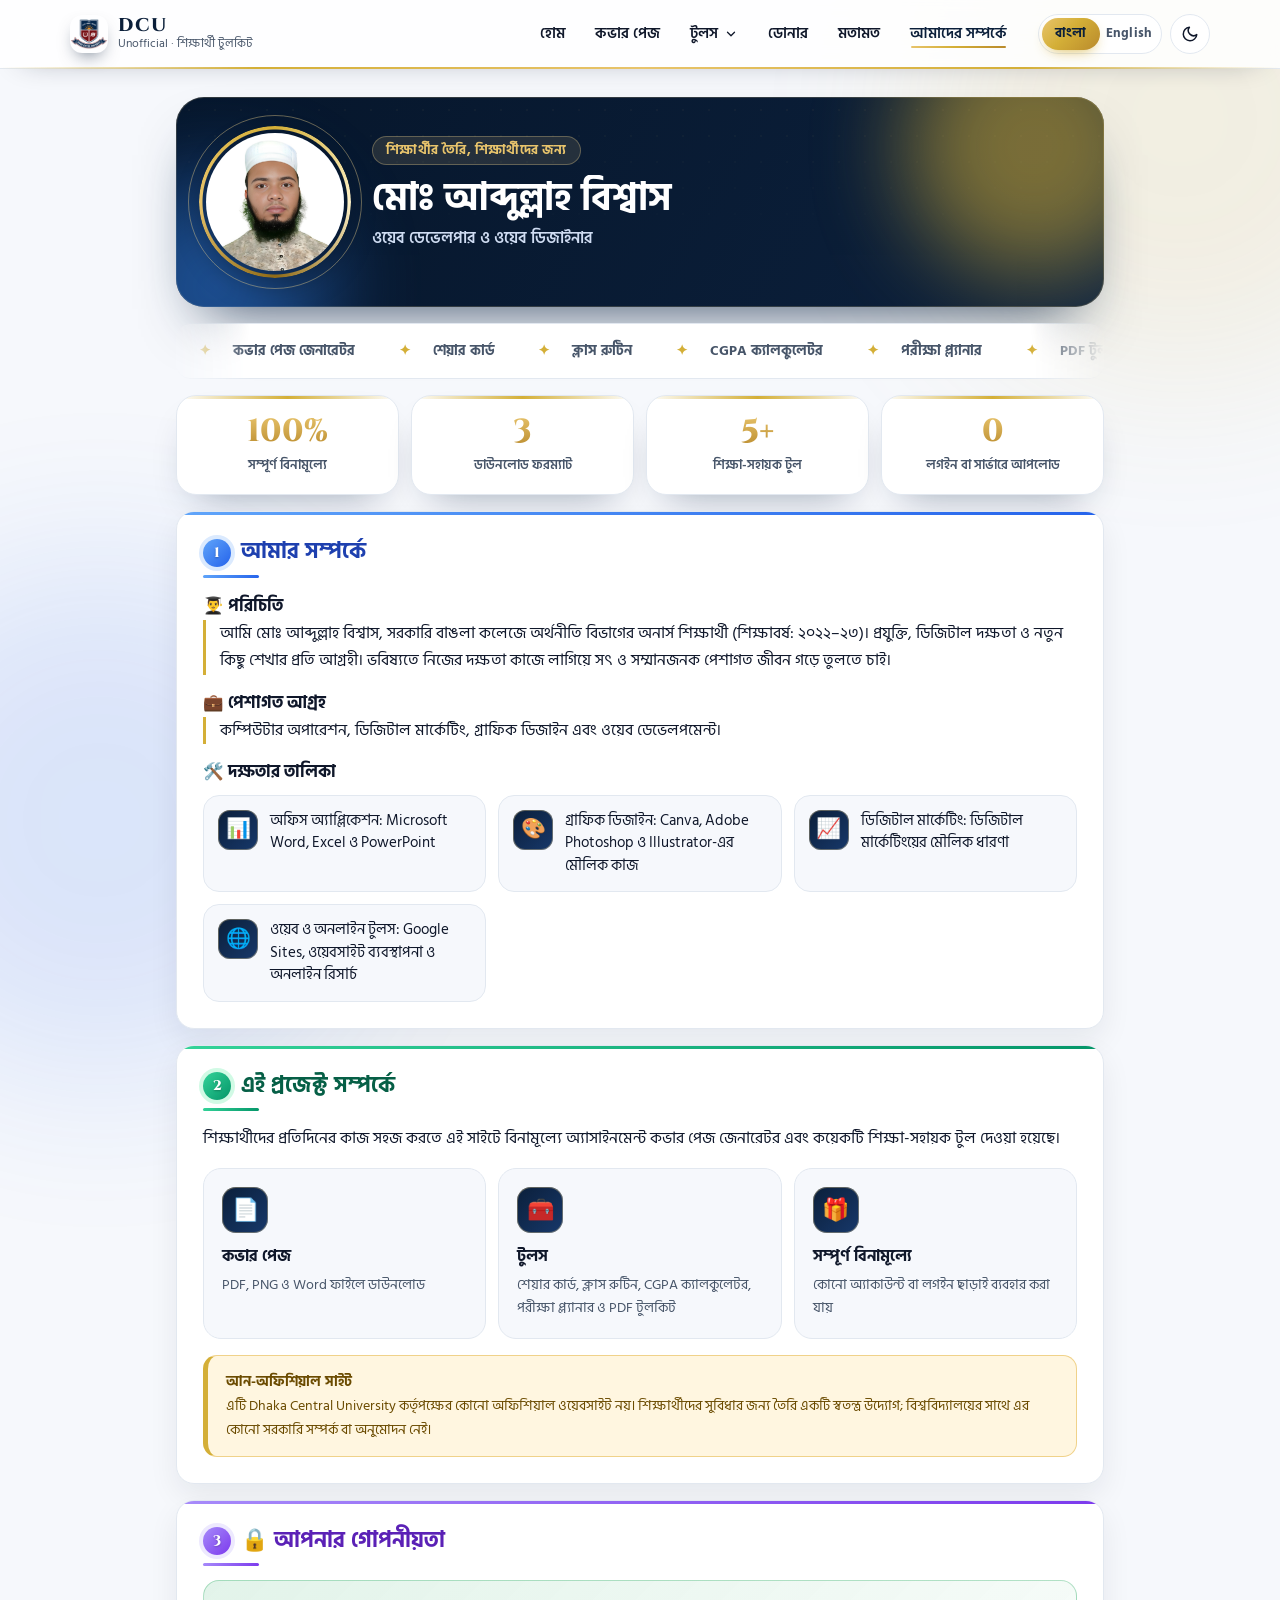
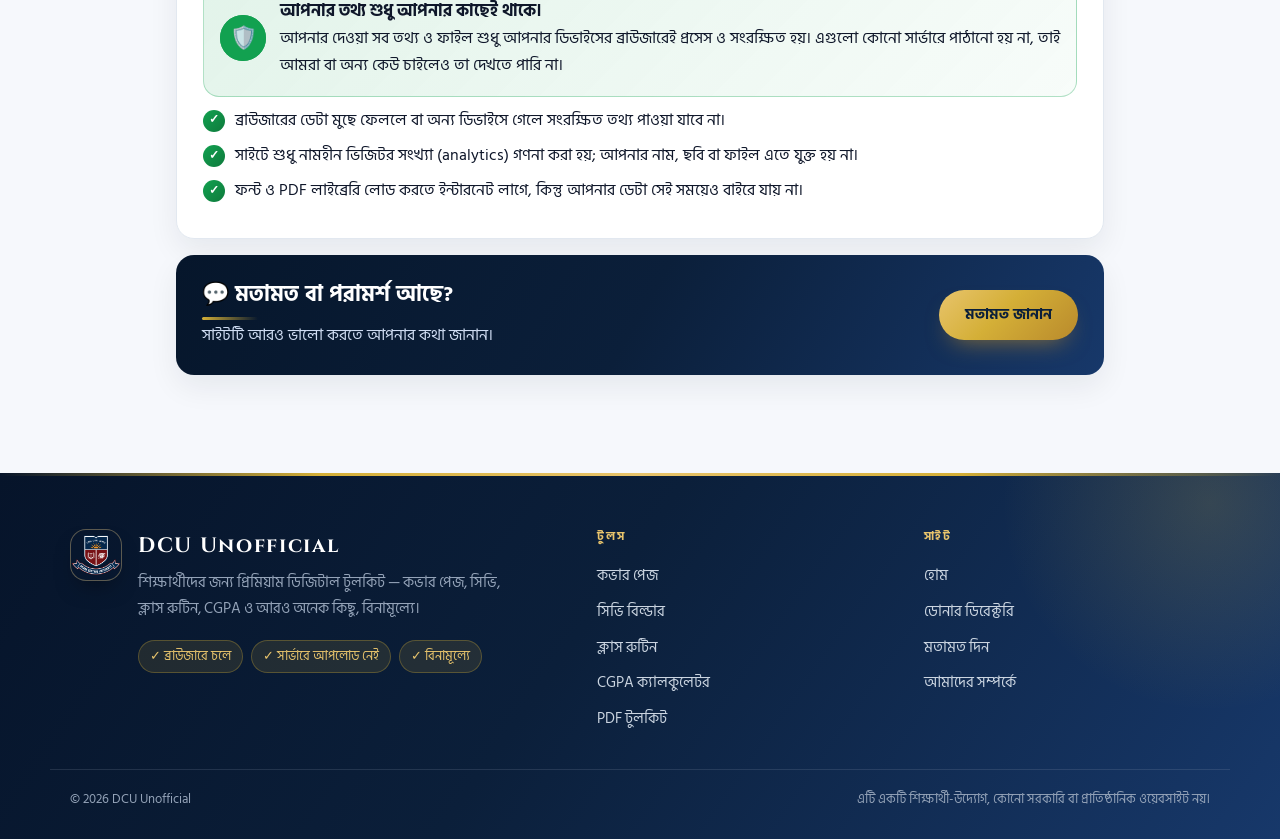
==== about.html @ 11bfa880 "about.html" ====
<!DOCTYPE html>
<html lang="bn" translate="no">
<head>
<meta name="google" content="notranslate">
<meta charset="UTF-8">
<meta name="viewport" content="width=device-width,initial-scale=1,viewport-fit=cover">
<title>DCU Unofficial</title>
<meta name="theme-color" content="#0a2240">
<link rel="icon" href="logo.png">
<link href="https://fonts.googleapis.com/css2?family=Cinzel:wght@700;800&family=Hind+Siliguri:wght@400;500;600;700&display=swap" rel="stylesheet">
<link rel="stylesheet" href="site.css">
<style>
*{box-sizing:border-box}
:root{--gd:var(--gold);--gd2:var(--gold-light);--nv:var(--navy);--nv2:var(--navy-2);--sh:0 18px 40px -22px rgba(10,34,64,.45)}
body{margin:0;background:var(--bg);color:var(--ink);font-family:'Hind Siliguri','Montserrat',sans-serif;line-height:1.7;overflow-x:hidden}
.w{max-width:960px;margin:0 auto;padding:22px 16px 10px}
.sp{position:fixed;top:0;left:0;right:0;height:3px;z-index:9999;transform-origin:0 50%;transform:scaleX(0);background:linear-gradient(90deg,var(--gd),var(--gd2),var(--gd));pointer-events:none}

/* reveal */
.rv{opacity:0;transform:translateY(28px) scale(.985);transition:opacity .8s cubic-bezier(.2,.7,.2,1),transform .8s cubic-bezier(.2,.7,.2,1);transition-delay:var(--d,0ms)}
.rv.in{opacity:1;transform:none}
@keyframes up{from{opacity:0;transform:translateY(16px)}to{opacity:1;transform:none}}
.stg>*{animation:up .6s cubic-bezier(.2,.7,.2,1) both;animation-delay:calc(var(--i,0)*70ms + 120ms)}

/* hero */
.hero2{position:relative;overflow:hidden;border-radius:28px;padding:36px 30px;margin:6px 0 16px;color:#fff;display:flex;gap:28px;align-items:center;flex-wrap:wrap;background:linear-gradient(120deg,#06162b,var(--navy) 40%,var(--navy-2) 75%,var(--navy));background-size:220% 220%;animation:bgm 14s ease-in-out infinite;box-shadow:0 30px 60px -28px rgba(10,34,64,.8),inset 0 0 0 1px rgba(246,214,143,.18)}
@keyframes bgm{50%{background-position:100% 50%}}
.orb{position:absolute;border-radius:50%;filter:blur(46px);opacity:.55;pointer-events:none}
.o1{width:260px;height:260px;right:-60px;top:-80px;background:var(--gold);animation:drift 9s ease-in-out infinite}
.o2{width:220px;height:220px;left:-70px;bottom:-90px;background:#2f7be0;animation:drift 11s ease-in-out infinite reverse}
@keyframes drift{50%{transform:translate(-26px,22px) scale(1.12)}}
.hero2:after{content:"";position:absolute;inset:0;background-image:radial-gradient(rgba(246,214,143,.35) 1px,transparent 1.4px);background-size:26px 26px;opacity:.12;pointer-events:none;mask-image:linear-gradient(180deg,#000,transparent 85%);-webkit-mask-image:linear-gradient(180deg,#000,transparent 85%)}
.avw{position:relative;width:138px;height:138px;flex:none;z-index:1;animation:flt 5s ease-in-out infinite}
@keyframes flt{50%{transform:translateY(-6px)}}
.avw:before{content:"";position:absolute;inset:-7px;border-radius:50%;background:conic-gradient(var(--gold),#fff3c9,#8f6a17,var(--gold-light),var(--gold));animation:spin 6s linear infinite;-webkit-mask:radial-gradient(farthest-side,transparent calc(100% - 4px),#000 calc(100% - 3px));mask:radial-gradient(farthest-side,transparent calc(100% - 4px),#000 calc(100% - 3px))}
.avw:after{content:"";position:absolute;inset:-18px;border-radius:50%;border:1px solid rgba(246,214,143,.4);animation:ring 3.2s ease-out infinite}
@keyframes spin{to{transform:rotate(360deg)}}
@keyframes ring{from{transform:scale(.88);opacity:.9}to{transform:scale(1.12);opacity:0}}
.av{width:100%;height:100%;border-radius:50%;background:linear-gradient(135deg,var(--navy),var(--navy-2));color:var(--gd);display:flex;align-items:center;justify-content:center;font:800 48px 'Cinzel',serif;overflow:hidden;padding:0;border:0;box-shadow:0 12px 30px rgba(0,0,0,.4)}
.av img{width:100%;height:100%;object-fit:cover;display:block;animation:up .8s both}
.hi{position:relative;z-index:1;flex:1;min-width:230px}
.eb{display:inline-block;font-size:12.5px;font-weight:700;letter-spacing:.4px;color:var(--gd2);padding:3px 13px;border-radius:99px;background:rgba(246,214,143,.12);border:1px solid rgba(246,214,143,.3)}
.hero2 h1{margin:10px 0 2px;font-size:clamp(26px,5vw,38px);line-height:1.25;font-weight:700;background:linear-gradient(90deg,#fff 20%,var(--gold-light) 45%,#fff 70%);background-size:220% 100%;-webkit-background-clip:text;background-clip:text;-webkit-text-fill-color:transparent;animation:shim 5s linear infinite}
@keyframes shim{to{background-position:-220% 0}}
.hero2 .r{color:#cfdcf2;font-weight:600;font-size:16px}
.ln{display:flex;flex-wrap:wrap;gap:9px;margin-top:16px}
.ln a{display:inline-flex;align-items:center;gap:7px;padding:8px 17px;border-radius:99px;background:rgba(255,255,255,.08);color:var(--gd2);text-decoration:none;font-weight:700;font-size:14px;border:1px solid rgba(246,214,143,.35);backdrop-filter:blur(6px);transition:transform .3s,background .3s,color .3s,box-shadow .3s}
.ln a:hover{transform:translateY(-3px);background:linear-gradient(135deg,var(--gd),var(--gd2));color:var(--navy);box-shadow:0 10px 22px -8px rgba(212,175,55,.7)}
.ln svg{width:16px;height:16px;flex:none}

/* marquee */
.mq{overflow:hidden;border-radius:14px;margin:0 0 16px;background:var(--cd);border:1px solid var(--ln);padding:11px 0;mask-image:linear-gradient(90deg,transparent,#000 8%,#000 92%,transparent);-webkit-mask-image:linear-gradient(90deg,transparent,#000 8%,#000 92%,transparent)}
.mt{display:flex;width:max-content;animation:mq 26s linear infinite}
@media (hover:hover) and (pointer:fine){.mq:hover .mt{animation-play-state:paused}}
.mt a{position:relative;padding:4px 22px;font-weight:700;font-size:14px;color:var(--mu);white-space:nowrap;text-decoration:none;cursor:pointer;transition:color .2s,transform .2s}
.mt a:before{content:"✦";color:var(--gd);margin-right:22px;display:inline-block;transition:transform .4s}
.mt a:after{content:"";position:absolute;left:44px;right:22px;bottom:0;height:2px;border-radius:2px;background:var(--gd);transform:scaleX(0);transform-origin:left;transition:transform .25s}
.mt a:hover,.mt a:focus-visible{color:var(--ink);transform:translateY(-1px)}
.mt a:hover:before,.mt a:focus-visible:before{transform:rotate(180deg) scale(1.25)}
.mt a:hover:after,.mt a:focus-visible:after{transform:scaleX(1)}
.mt a:focus-visible{outline:2px solid var(--gd);outline-offset:2px;border-radius:8px}
.mq:has(a:focus-visible) .mt{animation-play-state:paused}
@keyframes mq{to{transform:translateX(-50%)}}

/* stats */
.st{display:grid;grid-template-columns:repeat(4,1fr);gap:12px;margin-bottom:16px}
.sc{position:relative;overflow:hidden;background:var(--cd);border:1px solid var(--ln);border-radius:20px;padding:18px 12px;text-align:center;box-shadow:var(--sh);transition:transform .4s,box-shadow .4s}
.sc:hover{transform:translateY(-6px)}
.sc:before{content:"";position:absolute;left:0;right:0;top:0;height:3px;background:linear-gradient(90deg,transparent,var(--gd),transparent)}
.sc b{display:block;font:800 32px/1.1 'Cinzel',serif;background:linear-gradient(180deg,var(--gold-light),var(--gold-deep));-webkit-background-clip:text;background-clip:text;-webkit-text-fill-color:transparent}
.sc span{display:block;margin-top:5px;font-size:13px;font-weight:600;color:var(--mu)}

/* cards */
.bx{position:relative;overflow:hidden;background:var(--cd);border:1px solid var(--ln);border-radius:22px;padding:26px;margin:16px 0;box-shadow:var(--sh);transition:transform .4s,box-shadow .4s,border-color .4s}
.bx:before{content:"";position:absolute;inset:0;background:radial-gradient(420px circle at var(--mx,50%) var(--my,0%),rgba(212,175,55,.16),transparent 60%);opacity:0;transition:opacity .4s;pointer-events:none}
.bx:hover{transform:translateY(-3px);border-color:rgba(212,175,55,.55)}
.bx:hover:before{opacity:1}
.bx>*{position:relative}
h2{margin:0 0 14px;font-size:22px;color:var(--ink)}
h2:after{content:"";display:block;width:0;height:3px;margin-top:8px;border-radius:3px;background:linear-gradient(90deg,var(--gd),transparent);transition:width 1s .3s cubic-bezier(.2,.7,.2,1)}
.in h2:after,.bx.in h2:after{width:56px}
.pf h3{margin:18px 0 4px;font-size:16.5px;color:var(--ink)}
.pf p{margin:0;padding-left:14px;border-left:3px solid var(--gd);color:var(--ink)}
.sk{display:grid;grid-template-columns:repeat(auto-fit,minmax(210px,1fr));gap:12px;margin-top:12px}
.skc{display:flex;gap:12px;align-items:flex-start;padding:14px;border-radius:16px;background:var(--bg);border:1px solid var(--ln);font-size:14.5px;line-height:1.55;transition:transform .35s,border-color .35s,box-shadow .35s}
.skc:hover{transform:translateY(-4px) rotate(-.4deg);border-color:var(--gd);box-shadow:0 14px 26px -16px rgba(212,175,55,.7)}
.skc i{font-style:normal;flex:none;width:40px;height:40px;border-radius:12px;display:grid;place-items:center;font-size:20px;background:linear-gradient(135deg,var(--navy),var(--navy-2));box-shadow:inset 0 0 0 1px rgba(246,214,143,.35)}
.fg{display:grid;grid-template-columns:repeat(auto-fit,minmax(220px,1fr));gap:12px;margin-top:14px}
.ft{padding:18px;border-radius:18px;background:var(--bg);border:1px solid var(--ln);transition:transform .35s,border-color .35s,box-shadow .35s}
.ft:hover{transform:translateY(-5px);border-color:var(--gd);box-shadow:0 16px 30px -18px rgba(212,175,55,.75)}
.ft i{font-style:normal;display:grid;place-items:center;width:46px;height:46px;border-radius:14px;font-size:22px;margin-bottom:10px;background:linear-gradient(135deg,var(--navy),var(--navy-2));box-shadow:inset 0 0 0 1px rgba(246,214,143,.35);animation:flt 4.5s ease-in-out infinite}
.ft b{display:block;font-size:16px}
.ft span{display:block;font-size:14px;color:var(--mu);margin-top:2px}
.nt{background:#fff6e0;border:1px solid #f0d28a;color:#6b4b00;border-radius:14px;padding:14px 18px;font-size:14px;margin-top:16px;border-left:5px solid var(--gd)}
body.dark .nt{background:#3a2d0c;border-color:#6b5320;color:#f3d48a}

/* privacy */
.pvh{display:flex;gap:14px;align-items:center;padding:16px;border-radius:16px;margin-bottom:6px;background:linear-gradient(135deg,rgba(18,161,80,.12),rgba(18,161,80,.03));border:1px solid rgba(18,161,80,.3)}
.pvh em{font-style:normal;flex:none;width:46px;height:46px;border-radius:50%;display:grid;place-items:center;font-size:22px;background:#12a150;position:relative}
.pvh em:after{content:"";position:absolute;inset:0;border-radius:50%;border:2px solid #12a150;animation:ring 2.4s ease-out infinite}
.pv b{font-size:16.5px}
.cl{list-style:none;margin:10px 0 0;padding:0}
.cl li{position:relative;margin:8px 0;padding-left:32px}
.cl li:before{content:"✓";position:absolute;left:0;top:3px;width:22px;height:22px;border-radius:50%;display:grid;place-items:center;font-size:12px;font-weight:800;color:#fff;background:linear-gradient(135deg,#12a150,#0e7a3c)}

/* cta */
.cta{display:flex;align-items:center;justify-content:space-between;gap:16px;flex-wrap:wrap;color:#fff;border:0;background:linear-gradient(120deg,#06162b,var(--navy) 50%,var(--navy-2));background-size:200% 200%;animation:bgm 12s ease-in-out infinite}
.cta h2{color:#fff}
.cta span.s{color:#cfdcf2}
.bt{position:relative;overflow:hidden;display:inline-block;padding:12px 26px;border-radius:99px;background:linear-gradient(135deg,var(--gd),var(--gd2));color:var(--navy);text-decoration:none;font-weight:700;font-size:15px;border:0;cursor:pointer;font-family:inherit;box-shadow:0 12px 26px -10px rgba(212,175,55,.8);transition:transform .3s}
.bt:hover{transform:translateY(-3px) scale(1.04)}
.bt:after{content:"";position:absolute;top:0;left:-70%;width:40%;height:100%;background:linear-gradient(100deg,transparent,rgba(255,255,255,.7),transparent);transform:skewX(-20deg);animation:sw 3.2s ease-in-out infinite}
@keyframes sw{60%,100%{left:140%}}

:focus-visible{outline:3px solid var(--gd);outline-offset:2px}
html{scroll-behavior:smooth;scroll-padding-top:80px}
@media(max-width:640px){.hero2{padding:28px 20px;text-align:center;justify-content:center}.ln{justify-content:center}.st{grid-template-columns:1fr 1fr}.bx{padding:20px}}
@media(prefers-reduced-motion:reduce){*,*:before,*:after{animation:none!important;transition:none!important}.rv{opacity:1;transform:none}h2:after{width:56px}}
</style>
<link rel="stylesheet" href="premium.css">
<link rel="stylesheet" href="dcu-layout.css">
<link rel="stylesheet" href="dcu-lang.css">
<script src="dcu-layout.js" defer></script>
<script src="dcu-lang.js" defer></script>
<script src="site-shared.js"></script>
</head>
<body data-page="about">
<div class="sp" id="sp"></div>
<div id="hdr"></div>
<main class="w">

<section class="hero2 rv">
 <div class="orb o1"></div><div class="orb o2"></div>
 <div class="avw"><div class="av" id="av">D</div></div>
 <div class="hi"><span class="eb t">শিক্ষার্থীর তৈরি, শিক্ষার্থীদের জন্য|Made by a student, for students</span><h1 id="dn"></h1><div class="r" id="dr"></div><div class="ln stg" id="dl"></div></div>
</section>

<nav class="mq rv" aria-label="Tools"><div class="mt">
 <a href="./"><span class="t">কভার পেজ জেনারেটর|Cover Page Generator</span></a><a href="tools.html#card"><span class="t">শেয়ার কার্ড|Share Card</span></a><a href="tools.html#routine"><span class="t">ক্লাস রুটিন|Class Routine</span></a><a href="tools.html#cgpa"><span class="t">CGPA ক্যালকুলেটর|CGPA Calculator</span></a><a href="tools.html#exam"><span class="t">পরীক্ষা প্ল্যানার|Exam Planner</span></a><a href="tools.html#pdf"><span class="t">PDF টুলকিট|PDF Toolkit</span></a>
 <a href="./" tabindex="-1" aria-hidden="true"><span class="t">কভার পেজ জেনারেটর|Cover Page Generator</span></a><a href="tools.html#card" tabindex="-1" aria-hidden="true"><span class="t">শেয়ার কার্ড|Share Card</span></a><a href="tools.html#routine" tabindex="-1" aria-hidden="true"><span class="t">ক্লাস রুটিন|Class Routine</span></a><a href="tools.html#cgpa" tabindex="-1" aria-hidden="true"><span class="t">CGPA ক্যালকুলেটর|CGPA Calculator</span></a><a href="tools.html#exam" tabindex="-1" aria-hidden="true"><span class="t">পরীক্ষা প্ল্যানার|Exam Planner</span></a><a href="tools.html#pdf" tabindex="-1" aria-hidden="true"><span class="t">PDF টুলকিট|PDF Toolkit</span></a>
</div></nav>

<div class="st">
 <div class="sc rv" style="--d:0ms"><b data-to="100" data-sfx="%">0</b><span class="t">সম্পূর্ণ বিনামূল্যে|Completely free</span></div>
 <div class="sc rv" style="--d:90ms"><b data-to="3">0</b><span class="t">ডাউনলোড ফরম্যাট|Download formats</span></div>
 <div class="sc rv" style="--d:180ms"><b data-to="5" data-sfx="+">0</b><span class="t">শিক্ষা-সহায়ক টুল|Study tools</span></div>
 <div class="sc rv" style="--d:270ms"><b data-to="0">0</b><span class="t">লগইন বা সার্ভারে আপলোড|Logins or uploads</span></div>
</div>

<div class="bx sec-1 rv"><h2 class="t">আমার সম্পর্কে|About Me</h2><div id="db" class="pf"></div><div class="sk" id="ds"></div></div>

<div class="bx sec-2 rv"><h2 class="t">এই প্রজেক্ট সম্পর্কে|About This Project</h2>
<p class="t">শিক্ষার্থীদের প্রতিদিনের কাজ সহজ করতে এই সাইটে বিনামূল্যে অ্যাসাইনমেন্ট কভার পেজ জেনারেটর এবং কয়েকটি শিক্ষা-সহায়ক টুল দেওয়া হয়েছে।|This site offers a free assignment cover page generator and several study tools to make everyday student work easier.</p>
<div class="fg">
 <div class="ft rv" style="--d:0ms"><i>📄</i><b class="t">কভার পেজ|Cover Pages</b><span class="t">PDF, PNG ও Word ফাইলে ডাউনলোড|Download as PDF, PNG or Word</span></div>
 <div class="ft rv" style="--d:100ms"><i>🧰</i><b class="t">টুলস|Tools</b><span class="t">শেয়ার কার্ড, ক্লাস রুটিন, CGPA ক্যালকুলেটর, পরীক্ষা প্ল্যানার ও PDF টুলকিট|Share card, class routine, CGPA calculator, exam planner and PDF toolkit</span></div>
 <div class="ft rv" style="--d:200ms"><i>🎁</i><b class="t">সম্পূর্ণ বিনামূল্যে|Completely Free</b><span class="t">কোনো অ্যাকাউন্ট বা লগইন ছাড়াই ব্যবহার করা যায়|No account or login required</span></div>
</div>
<div class="nt"><b class="t">আন-অফিশিয়াল সাইট|Unofficial Website</b><br><span class="t">এটি Dhaka Central University কর্তৃপক্ষের কোনো অফিশিয়াল ওয়েবসাইট নয়। শিক্ষার্থীদের সুবিধার জন্য তৈরি একটি স্বতন্ত্র উদ্যোগ; বিশ্ববিদ্যালয়ের সাথে এর কোনো সরকারি সম্পর্ক বা অনুমোদন নেই।|This is not an official website of Dhaka Central University. It is an independent student-support initiative with no official affiliation with or endorsement from the university.</span></div>
</div>

<div class="bx sec-3 rv" id="privacy"><h2 class="t">🔒 আপনার গোপনীয়তা|🔒 Your Privacy</h2>
<div class="pvh"><em>🛡️</em><div class="pv"><b class="t">আপনার তথ্য শুধু আপনার কাছেই থাকে।|Your information stays with you.</b><br><span class="t">আপনার দেওয়া সব তথ্য ও ফাইল শুধু আপনার ডিভাইসের ব্রাউজারেই প্রসেস ও সংরক্ষিত হয়। এগুলো কোনো সার্ভারে পাঠানো হয় না, তাই আমরা বা অন্য কেউ চাইলেও তা দেখতে পারি না।|All the information and files you enter are processed and stored only in your device's browser. They are never sent to a server, so neither we nor anyone else can see them.</span></div></div>
<ul class="cl">
<li class="t">ব্রাউজারের ডেটা মুছে ফেললে বা অন্য ডিভাইসে গেলে সংরক্ষিত তথ্য পাওয়া যাবে না।|Clearing your browser data, or switching devices, will remove saved information.</li>
<li class="t">সাইটে শুধু নামহীন ভিজিটর সংখ্যা (analytics) গণনা করা হয়; আপনার নাম, ছবি বা ফাইল এতে যুক্ত হয় না।|Only anonymous visit counts (analytics) are collected; your name, photos and files are never included.</li>
<li class="t">ফন্ট ও PDF লাইব্রেরি লোড করতে ইন্টারনেট লাগে, কিন্তু আপনার ডেটা সেই সময়েও বাইরে যায় না।|Fonts and the PDF library load from the internet, but your data does not leave your device.</li>
</ul></div>

<div class="bx cta rv">
<div><h2 class="t" style="margin-bottom:2px">💬 মতামত বা পরামর্শ আছে?|💬 Have feedback or a suggestion?</h2><span class="t s">সাইটটি আরও ভালো করতে আপনার কথা জানান।|Tell us how we can make this site better.</span></div>
<a class="bt" href="feedback.html"><span class="t">মতামত জানান|Send Feedback</span></a></div>

</main>
<div id="ftr"></div>
<script src="site.js?v=2"></script>
<script>
const $=s=>document.querySelector(s),D=$DEV,L=$L;
const PHOTO='devloper.jpg';
const ROLE='ওয়েব ডেভেলপার ও ওয়েব ডিজাইনার|Web Developer & Web Designer';
const HIDE=/github/i;
const PROFILE=[
 ['👨‍🎓 পরিচিতি|👨‍🎓 About','আমি মোঃ আব্দুল্লাহ বিশ্বাস, সরকারি বাঙলা কলেজে অর্থনীতি বিভাগের অনার্স শিক্ষার্থী (শিক্ষাবর্ষ: ২০২২–২৩)। প্রযুক্তি, ডিজিটাল দক্ষতা ও নতুন কিছু শেখার প্রতি আগ্রহী। ভবিষ্যতে নিজের দক্ষতা কাজে লাগিয়ে সৎ ও সম্মানজনক পেশাগত জীবন গড়ে তুলতে চাই।|I am Md. Abdullah Biswas, an Honours student of Economics at Government Bangla College (session 2022–23). I am interested in technology, digital skills and learning new things, and I hope to build an honest and respectable career using my skills.'],
 ['💼 পেশাগত আগ্রহ|💼 Professional Interests','কম্পিউটার অপারেশন, ডিজিটাল মার্কেটিং, গ্রাফিক ডিজাইন এবং ওয়েব ডেভেলপমেন্ট।|Computer operation, digital marketing, graphic design and web development.']
];
const SKILLS=[
 'অফিস অ্যাপ্লিকেশন: Microsoft Word, Excel ও PowerPoint|Office applications: Microsoft Word, Excel and PowerPoint',
 'গ্রাফিক ডিজাইন: Canva, Adobe Photoshop ও Illustrator-এর মৌলিক কাজ|Graphic design: Canva, and basics of Adobe Photoshop and Illustrator',
 'ডিজিটাল মার্কেটিং: ডিজিটাল মার্কেটিংয়ের মৌলিক ধারণা|Digital marketing: fundamentals of digital marketing',
 'ওয়েব ও অনলাইন টুলস: Google Sites, ওয়েবসাইট ব্যবস্থাপনা ও অনলাইন রিসার্চ|Web & online tools: Google Sites, website management and online research'
];
const SKI=['📊','🎨','📈','🌐'];
const esc=s=>String(s).replace(/[&<>"']/g,m=>'&#'+m.charCodeAt(0)+';');
function render(){
 const av=$('#av');av.textContent=[...D.name][0]||'D';
 const im=new Image();im.alt=D.name;im.onload=()=>{av.textContent='';av.appendChild(im)};im.src=PHOTO;
 $('#dn').textContent=D.name;$('#dr').textContent=L(ROLE);$('#db').innerHTML=PROFILE.map(([h,t])=>`<h3>${esc(L(h))}</h3><p>${esc(L(t))}</p>`).join('')+`<h3>${L('🛠️ দক্ষতার তালিকা|🛠️ Skills')}</h3>`;
 const ls=D.links.filter(l=>l[1]&&!HIDE.test(l[0])&&!HIDE.test(l[1])).map(l=>$SOC(l[0],l[1]));
 if(D.email)ls.push($SOC('email','mailto:'+D.email,L('ইমেইল|Email'),false));
 $('#dl').innerHTML=ls.join('');
 [...$('#dl').children].forEach((c,i)=>c.style.setProperty('--i',i));
 $('#ds').innerHTML=SKILLS.map((x,i)=>`<div class="skc" style="--i:${i}"><i>${SKI[i]||'✨'}</i><span>${esc(L(x))}</span></div>`).join('');
 $('#ds').classList.add('stg');
}

/* ===== অ্যানিমেশন ===== */
const RM=matchMedia('(prefers-reduced-motion:reduce)').matches;
function count(el){
 const to=+el.dataset.to,sx=el.dataset.sfx||'';
 if(RM||!to){el.textContent=to+sx;return}
 const t0=performance.now(),dur=1500;
 (function f(t){const p=Math.min(1,(t-t0)/dur),e=1-Math.pow(1-p,3);el.textContent=Math.round(to*e)+sx;if(p<1)requestAnimationFrame(f)})(t0);
}
const io='IntersectionObserver' in window?new IntersectionObserver(es=>es.forEach(e=>{
 if(!e.isIntersecting)return;
 e.target.classList.add('in');
 e.target.querySelectorAll('[data-to]').forEach(count);
 io.unobserve(e.target);
}),{threshold:.12,rootMargin:'0px 0px -40px 0px'}):null;
document.querySelectorAll('.rv').forEach(el=>{
 if(io)io.observe(el);else{el.classList.add('in');el.querySelectorAll('[data-to]').forEach(count)}
});
/* স্ক্রল প্রগ্রেস বার */
const sp=$('#sp');
addEventListener('scroll',()=>{const h=document.documentElement;sp.style.transform=`scaleX(${Math.min(1,scrollY/Math.max(1,h.scrollHeight-innerHeight))})`},{passive:true});
/* কার্ডে মাউসের আলো */
document.addEventListener('pointermove',e=>{
 const b=e.target.closest&&e.target.closest('.bx');if(!b)return;
 const r=b.getBoundingClientRect();b.style.setProperty('--mx',(e.clientX-r.left)+'px');b.style.setProperty('--my',(e.clientY-r.top)+'px');
});

/* ফিরে এলে (Back/bfcache) মার্কি ও ভাষা ঠিক করা */
function kickMarquee(){
 const m=document.querySelector('.mt');if(!m)return;
 const ae=document.activeElement;if(ae&&ae!==document.body&&ae.closest&&ae.closest('.mq'))ae.blur();
 m.style.animation='none';void m.offsetWidth;m.style.animation='';
}
addEventListener('pageshow',()=>{kickMarquee();render()});
addEventListener('storage',()=>render());
document.addEventListener('visibilitychange',()=>{if(!document.hidden)kickMarquee()});
window.onLang=render;render();
</script>
<script src="premium.js"></script>
</body>
</html>
---- site.css ----
/* site.css
 * Self-contained stylesheet. Colours live in custom properties so the
 * light and dark themes (set by site.js via data-theme) stay consistent.
 */

:root {
  --bg: #f7f6f2;
  --surface: #ffffff;
  --text: #1f2430;
  --muted: #5b6272;
  --accent: #2a6f97;
  --accent-strong: #1d5676;
  --accent-soft: #e3eef5;
  --border: #e2e0d8;
  --shadow: 0 6px 18px rgba(20, 30, 45, 0.08);
  --radius: 12px;
  --max: 1080px;
  --font: "Noto Sans Bengali", "Hind Siliguri", "Segoe UI", system-ui, sans-serif;
  color-scheme: light;
}

:root[data-theme="dark"] {
  --bg: #14171d;
  --surface: #1e232c;
  --text: #e9ecf2;
  --muted: #a3acbd;
  --accent: #6bb6e0;
  --accent-strong: #98cdec;
  --accent-soft: #223443;
  --border: #2d3441;
  --shadow: 0 6px 18px rgba(0, 0, 0, 0.35);
  color-scheme: dark;
}

/* ---------- base ---------- */

*,
*::before,
*::after {
  box-sizing: border-box;
}

html {
  -webkit-text-size-adjust: 100%;
  scroll-behavior: smooth;
}

body {
  margin: 0;
  font-family: var(--font);
  font-size: 1rem;
  line-height: 1.7;
  color: var(--text);
  background: var(--bg);
  transition: background-color 0.25s ease, color 0.25s ease;
}

img,
svg,
video {
  max-width: 100%;
  height: auto;
  display: block;
}

h1,
h2,
h3,
h4 {
  line-height: 1.25;
  margin: 0 0 0.6em;
  font-weight: 700;
}

h1 { font-size: clamp(1.8rem, 4vw, 2.6rem); }
h2 { font-size: clamp(1.4rem, 3vw, 1.9rem); }
h3 { font-size: 1.15rem; }

p {
  margin: 0 0 1em;
}

a {
  color: var(--accent);
  text-decoration: none;
  transition: color 0.2s ease;
}

a:hover,
a:focus-visible {
  color: var(--accent-strong);
  text-decoration: underline;
}

:focus-visible {
  outline: 3px solid var(--accent);
  outline-offset: 2px;
}

/* ---------- layout helpers ---------- */

.container {
  width: min(100% - 2rem, var(--max));
  margin-inline: auto;
}

.section {
  padding-block: clamp(2.5rem, 6vw, 4.5rem);
}

.section--alt {
  background: var(--surface);
  border-block: 1px solid var(--border);
}

.grid {
  display: grid;
  gap: 1.25rem;
  grid-template-columns: repeat(auto-fit, minmax(240px, 1fr));
}

/* ---------- header and navigation ---------- */

.site-header {
  position: sticky;
  top: 0;
  z-index: 50;
  background: color-mix(in srgb, var(--bg) 88%, transparent);
  backdrop-filter: blur(8px);
  border-bottom: 1px solid var(--border);
}

.site-header .container {
  display: flex;
  align-items: center;
  justify-content: space-between;
  gap: 1rem;
  min-height: 64px;
}

.brand {
  font-weight: 700;
  font-size: 1.05rem;
  color: var(--text);
}

.brand:hover {
  text-decoration: none;
}

.nav {
  display: flex;
  align-items: center;
  gap: 1.25rem;
}

.nav a {
  color: var(--text);
  font-weight: 500;
  padding-block: 0.25rem;
  border-bottom: 2px solid transparent;
}

.nav a:hover,
.nav a[aria-current="page"] {
  color: var(--accent);
  border-bottom-color: var(--accent);
  text-decoration: none;
}

.nav-toggle {
  display: none;
  background: none;
  border: 1px solid var(--border);
  border-radius: 8px;
  padding: 0.4rem 0.7rem;
  color: var(--text);
  font: inherit;
  cursor: pointer;
}

.theme-toggle {
  background: var(--surface);
  border: 1px solid var(--border);
  border-radius: 999px;
  padding: 0.35rem 0.85rem;
  color: var(--text);
  font: inherit;
  font-size: 0.9rem;
  cursor: pointer;
}

.theme-toggle:hover {
  border-color: var(--accent);
}

@media (max-width: 720px) {
  .nav-toggle {
    display: inline-block;
  }

  .nav {
    position: absolute;
    top: 100%;
    left: 0;
    right: 0;
    flex-direction: column;
    align-items: stretch;
    gap: 0;
    background: var(--surface);
    border-bottom: 1px solid var(--border);
    box-shadow: var(--shadow);
    max-height: 0;
    overflow: hidden;
    transition: max-height 0.3s ease;
  }

  .nav.is-open {
    max-height: 320px;
  }

  .nav a {
    padding: 0.9rem 1.25rem;
    border-bottom: 1px solid var(--border);
  }

  .nav a:hover,
  .nav a[aria-current="page"] {
    border-bottom-color: var(--border);
  }
}

/* ---------- hero ---------- */

.hero {
  padding-block: clamp(3rem, 9vw, 6rem);
  background:
    radial-gradient(circle at 85% 20%, var(--accent-soft), transparent 55%),
    var(--bg);
}

.hero p {
  max-width: 60ch;
  color: var(--muted);
  font-size: 1.1rem;
}

/* ---------- buttons ---------- */

.btn {
  display: inline-block;
  padding: 0.65rem 1.3rem;
  border-radius: 999px;
  border: 2px solid var(--accent);
  background: var(--accent);
  color: #fff;
  font: inherit;
  font-weight: 600;
  cursor: pointer;
  transition: transform 0.15s ease, background-color 0.2s ease;
}

.btn:hover {
  background: var(--accent-strong);
  border-color: var(--accent-strong);
  color: #fff;
  text-decoration: none;
  transform: translateY(-1px);
}

.btn--ghost {
  background: transparent;
  color: var(--accent);
}

.btn--ghost:hover {
  background: var(--accent-soft);
  color: var(--accent-strong);
}

/* ---------- cards ---------- */

.card {
  background: var(--surface);
  border: 1px solid var(--border);
  border-radius: var(--radius);
  padding: 1.4rem;
  box-shadow: var(--shadow);
}

.card p {
  color: var(--muted);
  margin-bottom: 0;
}

.tag {
  display: inline-block;
  font-size: 0.8rem;
  padding: 0.15rem 0.6rem;
  border-radius: 999px;
  background: var(--accent-soft);
  color: var(--accent-strong);
  margin-bottom: 0.6rem;
}

/* ---------- forms ---------- */

.field {
  display: grid;
  gap: 0.35rem;
  margin-bottom: 1rem;
}

.field label {
  font-weight: 600;
}

.field input,
.field textarea,
.field select {
  font: inherit;
  padding: 0.6rem 0.8rem;
  border: 1px solid var(--border);
  border-radius: 8px;
  background: var(--surface);
  color: var(--text);
}

.field input:focus,
.field textarea:focus,
.field select:focus {
  border-color: var(--accent);
  outline: none;
  box-shadow: 0 0 0 3px var(--accent-soft);
}

/* ---------- footer ---------- */

.site-footer {
  border-top: 1px solid var(--border);
  padding-block: 2rem;
  color: var(--muted);
  font-size: 0.95rem;
}

.site-footer .container {
  display: flex;
  flex-wrap: wrap;
  justify-content: space-between;
  gap: 0.75rem;
}

/* ---------- reveal animation ---------- */

[data-reveal] {
  opacity: 0;
  transform: translateY(18px);
  transition: opacity 0.6s ease, transform 0.6s ease;
}

[data-reveal].is-visible {
  opacity: 1;
  transform: none;
}

/* ---------- back to top ---------- */

.to-top {
  position: fixed;
  right: 1.1rem;
  bottom: 1.1rem;
  width: 44px;
  height: 44px;
  border-radius: 50%;
  border: none;
  background: var(--accent);
  color: #fff;
  font-size: 1.2rem;
  cursor: pointer;
  box-shadow: var(--shadow);
  opacity: 0;
  pointer-events: none;
  transform: translateY(10px);
  transition: opacity 0.25s ease, transform 0.25s ease;
}

.to-top.is-shown {
  opacity: 1;
  pointer-events: auto;
  transform: none;
}

/* ---------- reduced motion ---------- */

@media (prefers-reduced-motion: reduce) {
  html {
    scroll-behavior: auto;
  }

  *,
  *::before,
  *::after {
    transition-duration: 0.01ms !important;
    animation-duration: 0.01ms !important;
  }

  [data-reveal] {
    opacity: 1;
    transform: none;
  }
}
---- premium.css ----
/* ===== DCU Premium Color & Motion layer (about / feedback / tools) ===== */

/* ---- 1. Neutral + brand tokens (light) ---- */
:root{
  --bg:#F6F8FC;--surface:#FFFFFF;--surface-2:#F1F5F9;
  --ink:#0F172A;--ink-2:#475569;--muted:#94A3B8;--border:#E2E8F0;
  --navy:#0B1F3A;--navy-2:#17386A;--gold:#D4AF37;--gold-light:#E8C46C;--gold-deep:#B98A2C;
  --brand-grad:linear-gradient(135deg,#E8C46C 0%,#D4AF37 45%,#B98A2C 100%);
  --brand-soft:#FBF3DC;
  --ok:#10B981;--warn:#F59E0B;--err:#EF4444;--info:#3B82F6;
  --s1:#2563EB;--s2:#059669;
  /* legacy names used by the shared site styles, mapped to the new tokens */
  --cd:#FFFFFF;--ln:#E2E8F0;--mu:#475569;--gd:#D4AF37;--gd2:#E8C46C;--nv:#0B1F3A;--nv2:#17386A;
  /* default accent (brand gold) — sector classes below override it */
  --accent:#D4AF37;--accent-soft:#FBF3DC;--accent-deep:#7A5A14;
  --accent-grad:linear-gradient(135deg,#E8C46C 0%,#D4AF37 45%,#B98A2C 100%);
  --ease:cubic-bezier(.2,.8,.2,1);
  color-scheme:light;
}

/* ---- 2. Dark tokens (site toggle uses body.dark; [data-theme=dark] also works) ---- */
body.dark,:root[data-theme=dark]{
  --bg:#0A0F1E;--surface:#111827;--surface-2:#1A2236;
  --ink:#F1F5F9;--ink-2:#A8B3C7;--muted:#7C8AA3;--border:#243049;
  --cd:#111827;--ln:#243049;--mu:#A8B3C7;
  --accent-deep:#E8C46C;--accent-soft:rgba(212,175,55,.15);
  color-scheme:dark;
}

/* ---- 3. Sector accents (1st card = sector 1 … 8th = sector 8, then cycles) ---- */
.sec-1{--accent:#2563EB;--accent-soft:#DBEAFE;--accent-deep:#1E40AF;--accent-grad:linear-gradient(135deg,#60A5FA,#2563EB)}
.sec-2{--accent:#059669;--accent-soft:#D1FAE5;--accent-deep:#065F46;--accent-grad:linear-gradient(135deg,#34D399,#059669)}
.sec-3{--accent:#7C3AED;--accent-soft:#EDE9FE;--accent-deep:#5B21B6;--accent-grad:linear-gradient(135deg,#A78BFA,#7C3AED)}
.sec-4{--accent:#E11D48;--accent-soft:#FFE4E6;--accent-deep:#9F1239;--accent-grad:linear-gradient(135deg,#FB7185,#E11D48)}
.sec-5{--accent:#D97706;--accent-soft:#FEF3C7;--accent-deep:#92400E;--accent-grad:linear-gradient(135deg,#FBBF24,#D97706)}
.sec-6{--accent:#0891B2;--accent-soft:#CFFAFE;--accent-deep:#155E75;--accent-grad:linear-gradient(135deg,#22D3EE,#0891B2)}
.sec-7{--accent:#C026D3;--accent-soft:#FAE8FF;--accent-deep:#86198F;--accent-grad:linear-gradient(135deg,#E879F9,#C026D3)}
.sec-8{--accent:#65A30D;--accent-soft:#ECFCCB;--accent-deep:#3F6212;--accent-grad:linear-gradient(135deg,#A3E635,#65A30D)}
body.dark .sec-1,:root[data-theme=dark] .sec-1{--accent-soft:color-mix(in srgb,var(--accent) 15%,transparent);--accent-deep:#6692F1}
body.dark .sec-2,:root[data-theme=dark] .sec-2{--accent-soft:color-mix(in srgb,var(--accent) 15%,transparent);--accent-deep:#50B696}
body.dark .sec-3,:root[data-theme=dark] .sec-3{--accent-soft:color-mix(in srgb,var(--accent) 15%,transparent);--accent-deep:#A375F2}
body.dark .sec-4,:root[data-theme=dark] .sec-4{--accent-soft:color-mix(in srgb,var(--accent) 15%,transparent);--accent-deep:#EA617F}
body.dark .sec-5,:root[data-theme=dark] .sec-5{--accent-soft:color-mix(in srgb,var(--accent) 15%,transparent);--accent-deep:#E4A051}
body.dark .sec-6,:root[data-theme=dark] .sec-6{--accent-soft:color-mix(in srgb,var(--accent) 15%,transparent);--accent-deep:#52B2C9}
body.dark .sec-7,:root[data-theme=dark] .sec-7{--accent-soft:color-mix(in srgb,var(--accent) 15%,transparent);--accent-deep:#D367E0}
body.dark .sec-8,:root[data-theme=dark] .sec-8{--accent-soft:color-mix(in srgb,var(--accent) 15%,transparent);--accent-deep:#93BF56}

/* ---- 4. Background orbs ---- */
body{position:relative;overflow-x:hidden}
body::before,body::after{content:"";position:fixed;width:min(520px,70vw);aspect-ratio:1;border-radius:50%;filter:blur(90px);opacity:.13;pointer-events:none;z-index:-1;animation:float 26s ease-in-out infinite}
body::before{background:var(--accent);top:-140px;right:-160px}
body::after{background:var(--s1);bottom:-180px;left:-160px;animation-duration:32s;animation-direction:reverse}
body.dark::before,body.dark::after{opacity:.12}

/* ---- 5. Header: white glass + gold line ---- */
#hdr{position:sticky;top:0;z-index:50;backdrop-filter:blur(14px);-webkit-backdrop-filter:blur(14px);background:color-mix(in srgb,var(--surface) 82%,transparent);animation:drop .7s var(--ease) backwards}
#hdr::after{content:"";position:absolute;left:0;right:0;bottom:-1px;height:2px;background:linear-gradient(90deg,transparent,#D4AF37 20%,#E8C46C 50%,#D4AF37 80%,transparent);pointer-events:none}

/* ---- 6. Cards ---- */
.bx{position:relative;overflow:hidden;background:var(--surface);border:1px solid var(--border);border-radius:18px;box-shadow:0 12px 30px rgba(15,23,42,.07);transition:transform .25s var(--ease),box-shadow .25s var(--ease),border-color .25s var(--ease)}
.bx::after{content:"";position:absolute;left:0;right:0;top:0;height:3px;background:var(--accent-grad);z-index:2;pointer-events:none}
.bx:hover{transform:translateY(-4px);border-color:var(--accent);box-shadow:0 22px 44px -20px color-mix(in srgb,var(--accent) 45%,transparent)}
.bx.cta::after{display:none}
main,section{counter-reset:sec}
.bx>h2{color:var(--accent-deep)}
.bx>h2::before{counter-increment:sec;content:counter(sec);display:inline-grid;place-items:center;width:28px;height:28px;margin-right:10px;border-radius:50%;background:var(--accent-grad);color:#fff;font:800 14px/1 'Cinzel',serif;vertical-align:middle;text-shadow:0 1px 2px rgba(0,0,0,.25);box-shadow:0 0 0 4px var(--accent-soft)}
.bx>h2:after{background:var(--accent-grad)}
section.on .bx,.gd .bx{animation:rise .6s var(--ease) backwards}
section.on .bx:nth-child(2),.gd .bx:nth-child(2){animation-delay:.12s}
section.on .bx:nth-child(3),.gd .bx:nth-child(3){animation-delay:.24s}
body.dark .bx{box-shadow:0 14px 34px rgba(0,0,0,.45)}
body.dark .bx:hover{box-shadow:0 0 0 1px var(--accent),0 22px 50px -16px color-mix(in srgb,var(--accent) 55%,transparent)}
body .bx.cta{background:linear-gradient(120deg,#06162b,var(--navy) 50%,var(--navy-2));border:0;color:#fff}

/* ---- 7. Buttons ---- */
.bt{min-height:44px;background:var(--brand-grad);color:var(--navy);border:0;box-shadow:0 12px 24px -12px rgba(185,138,44,.75);transition:transform .25s var(--ease),box-shadow .25s var(--ease)}
.bt:hover{transform:translateY(-2px);box-shadow:0 16px 30px -12px rgba(185,138,44,.85)}
.bt:active{transform:scale(.97)}
.bt.o,.bs{background:var(--surface);color:var(--ink);border:1.5px solid var(--border);box-shadow:none}
.bt.o:hover,.bs:hover{border-color:var(--accent)}
.rx,.del{background:color-mix(in srgb,var(--err) 12%,var(--surface));color:#B91C1C;border:1px solid color-mix(in srgb,var(--err) 35%,transparent)}
body.dark .rx,body.dark .del{color:#FCA5A5}
.rp-wave{position:absolute;border-radius:50%;background:rgba(255,255,255,.45);transform:scale(0);opacity:.7;pointer-events:none;animation:wave .6s ease-out forwards}

/* ---- 8. Inputs & focus ---- */
input:not([type=range]):not([type=checkbox]):not([type=file]),select,textarea{background:var(--surface-2);border:1.5px solid var(--border);color:var(--ink);transition:border-color .25s,box-shadow .25s}
input[type=range]{background:transparent;border:0;box-shadow:none}
input:focus,select:focus,textarea:focus{outline:0;border-color:var(--accent);box-shadow:0 0 0 4px var(--accent-soft)}
label:has(+ input:focus),label:has(+ select:focus),label:has(+ textarea:focus){color:var(--accent-deep)}
:focus-visible{outline:3px solid var(--accent);outline-offset:2px}

/* ---- 9. Chips / tabs / segmented ---- */
.tabs button{background:var(--brand-soft);color:var(--accent-deep);border-color:transparent}
.tabs button.on{background:var(--navy);color:var(--gold-light);border-color:var(--navy)}
.seg button{background:var(--brand-soft);color:var(--accent-deep);border-color:transparent}
.seg button[aria-checked=true]{background:var(--navy);color:var(--gold-light)}
@media(max-width:640px){.tabs button,.seg button,.ln a,.bt,.bs,.cpy{min-height:44px}}

/* ---- 10. Dark card polish ---- */
body.dark .sec-1 .bx,body.dark .bx{background:var(--surface)}

/* ---- 11. Keyframes ---- */
@keyframes drop{from{opacity:0;transform:translateY(-22px)}to{opacity:1;transform:none}}
@keyframes rise{from{opacity:0;transform:translateY(18px)}to{opacity:1;transform:none}}
@keyframes float{0%,100%{transform:translate(0,0) scale(1)}50%{transform:translate(28px,-22px) scale(1.08)}}
@keyframes wave{to{transform:scale(1);opacity:0}}

/* ---- 12. Reduced motion (required) ---- */
@media (prefers-reduced-motion:reduce){*,*::before,*::after{animation:none!important;transition:none!important}}
---- dcu-layout.css ----
/* dcu-layout.css
 * Styles for the shared header and footer injected by dcu-layout.js.
 * Load with:  <link rel="stylesheet" href="dcu-layout.css">
 * Selectors use `body #hdr` so they win over older page-level rules.
 */

/* ---------- tokens ---------- */
:root {
  --dl-navy: #0B1F3A;
  --dl-navy-2: #17386A;
  --dl-gold: #D4AF37;
  --dl-gold-l: #E8C46C;
  --dl-gold-d: #B98A2C;
  --dl-grad: linear-gradient(135deg, #E8C46C 0%, #D4AF37 45%, #B98A2C 100%);
  --dl-bg: rgba(255, 255, 255, 0.84);
  --dl-surface: #FFFFFF;
  --dl-surface-2: #F1F5F9;
  --dl-ink: #0F172A;
  --dl-ink-2: #475569;
  --dl-line: #E2E8F0;
  --dl-hover: rgba(212, 175, 55, 0.16);
  --dl-brand-ink: #0B1F3A;
  --dl-ease: cubic-bezier(0.2, 0.8, 0.2, 1);
}

:root[data-theme="dark"],
body.dark {
  --dl-bg: rgba(10, 15, 30, 0.82);
  --dl-surface: #111827;
  --dl-surface-2: #1A2236;
  --dl-ink: #F1F5F9;
  --dl-ink-2: #A8B3C7;
  --dl-line: #243049;
  --dl-hover: rgba(212, 175, 55, 0.14);
  --dl-brand-ink: #E8C46C;
}

/* ---------- header host ---------- */
body #hdr {
  position: sticky;
  top: 0;
  z-index: 50;
  background: var(--dl-bg);
  -webkit-backdrop-filter: blur(14px);
  backdrop-filter: blur(14px);
  border-bottom: 1px solid var(--dl-line);
  box-shadow: 0 12px 30px -24px rgba(15, 23, 42, 0.45);
  animation: none;
}

body #hdr::after {
  content: "";
  position: absolute;
  left: 0;
  right: 0;
  bottom: -1px;
  height: 2px;
  background: linear-gradient(90deg, transparent, #D4AF37 20%, #E8C46C 50%, #D4AF37 80%, transparent);
  pointer-events: none;
}

.dl-bar {
  max-width: 1180px;
  margin: 0 auto;
  padding: 10px 20px;
  min-height: 68px;
  display: flex;
  align-items: center;
  gap: 18px;
  position: relative;
  font-family: inherit;
}

/* ---------- brand ---------- */
.dl-brand {
  display: flex;
  align-items: center;
  gap: 10px;
  min-width: 0;
  text-decoration: none;
  color: var(--dl-ink);
  flex: none;
}

.dl-brand img {
  width: 38px;
  height: 38px;
  border-radius: 12px;
  object-fit: cover;
  box-shadow: 0 8px 18px -8px rgba(11, 31, 58, 0.7);
  transition: transform 0.3s var(--dl-ease);
}

.dl-brand:hover img {
  transform: rotate(-4deg) scale(1.04);
}

.dl-brand-txt b {
  display: block;
  font-family: "Cinzel", "Noto Serif Bengali", serif;
  font-weight: 800;
  font-size: 1.15rem;
  letter-spacing: 0.1em;
  color: var(--dl-brand-ink);
  line-height: 1.1;
}

.dl-brand-txt small {
  display: block;
  font-size: 0.72rem;
  color: var(--dl-ink-2);
  white-space: nowrap;
  line-height: 1.4;
}

.dl-brand:hover {
  text-decoration: none;
}

/* ---------- navigation ---------- */
.dl-nav {
  display: flex;
  align-items: center;
  gap: 4px;
  margin-left: auto;
}

.dl-nav > a,
.dl-dd-btn {
  position: relative;
  display: inline-flex;
  align-items: center;
  gap: 6px;
  padding: 9px 13px;
  border: 0;
  border-radius: 99px;
  background: none;
  color: var(--dl-ink);
  font: inherit;
  font-weight: 600;
  font-size: 0.95rem;
  line-height: 1;
  white-space: nowrap;
  cursor: pointer;
  text-decoration: none;
  transition: background-color 0.2s ease, color 0.2s ease;
}

.dl-nav > a:hover,
.dl-dd-btn:hover,
.dl-dd.open > .dl-dd-btn {
  background: var(--dl-hover);
  color: var(--dl-brand-ink);
  text-decoration: none;
}

.dl-nav > a[aria-current="page"],
.dl-dd-btn[aria-current="page"] {
  color: var(--dl-brand-ink);
}

.dl-nav > a[aria-current="page"]::after,
.dl-dd-btn[aria-current="page"]::after {
  content: "";
  position: absolute;
  left: 14px;
  right: 14px;
  bottom: 3px;
  height: 2px;
  border-radius: 2px;
  background: var(--dl-grad);
}

.dl-dd-btn svg {
  transition: transform 0.25s var(--dl-ease);
}

.dl-dd.open .dl-dd-btn svg {
  transform: rotate(180deg);
}

/* ---------- tools dropdown (desktop) ---------- */
.dl-dd {
  position: relative;
}

.dl-menu {
  position: absolute;
  top: calc(100% + 12px);
  left: 50%;
  transform: translate(-50%, -6px);
  width: 460px;
  padding: 10px;
  display: grid;
  grid-template-columns: 1fr 1fr;
  gap: 4px;
  background: var(--dl-surface);
  border: 1px solid var(--dl-line);
  border-radius: 18px;
  box-shadow: 0 28px 56px -22px rgba(11, 31, 58, 0.4);
  opacity: 0;
  visibility: hidden;
  transition: opacity 0.22s ease, transform 0.22s var(--dl-ease), visibility 0.22s;
}

.dl-menu::before {
  content: "";
  position: absolute;
  top: -6px;
  left: 50%;
  width: 12px;
  height: 12px;
  background: var(--dl-surface);
  border-left: 1px solid var(--dl-line);
  border-top: 1px solid var(--dl-line);
  transform: translateX(-50%) rotate(45deg);
}

.dl-dd.open .dl-menu {
  opacity: 1;
  visibility: visible;
  transform: translate(-50%, 0);
}

.dl-menu a {
  display: flex;
  flex-direction: column;
  gap: 2px;
  padding: 11px 13px;
  border-radius: 12px;
  color: var(--dl-ink);
  text-decoration: none;
  transition: background-color 0.2s ease, transform 0.2s ease;
}

.dl-menu a b {
  font-size: 0.92rem;
  font-weight: 700;
}

.dl-menu a small {
  font-size: 0.74rem;
  color: var(--dl-ink-2);
}

.dl-menu a:hover,
.dl-menu a:focus-visible {
  background: var(--dl-hover);
  transform: translateX(2px);
  text-decoration: none;
}

@media (hover: hover) and (min-width: 961px) {
  .dl-dd:hover .dl-menu,
  .dl-dd:focus-within .dl-menu {
    opacity: 1;
    visibility: visible;
    transform: translate(-50%, 0);
  }
}

/* ---------- action buttons ---------- */
.dl-actions {
  display: flex;
  align-items: center;
  gap: 8px;
  flex: none;
}

.dl-icon-btn {
  width: 40px;
  height: 40px;
  display: grid;
  place-items: center;
  border-radius: 50%;
  border: 1px solid var(--dl-line);
  background: var(--dl-surface);
  color: var(--dl-ink);
  cursor: pointer;
  transition: border-color 0.2s ease, color 0.2s ease, transform 0.2s ease, background-color 0.2s ease;
}

.dl-icon-btn:hover {
  border-color: var(--dl-gold);
  color: var(--dl-brand-ink);
  transform: translateY(-1px);
}

.dl-theme svg {
  transition: transform 0.4s var(--dl-ease);
}

.dl-theme:hover svg {
  transform: rotate(-18deg);
}

.dl-burger {
  display: none;
}

/* ---------- mobile ---------- */
@media (max-width: 960px) {
  .dl-burger {
    display: grid;
  }

  .dl-bar {
    gap: 12px;
  }

  .dl-nav {
    position: absolute;
    top: 100%;
    left: 12px;
    right: 12px;
    margin: 0;
    padding: 0 8px;
    flex-direction: column;
    align-items: stretch;
    gap: 2px;
    max-height: 0;
    opacity: 0;
    overflow: hidden;
    background: var(--dl-surface);
    border: 1px solid var(--dl-line);
    border-radius: 18px;
    box-shadow: 0 24px 50px -22px rgba(11, 31, 58, 0.45);
    transition: max-height 0.4s var(--dl-ease), opacity 0.25s ease, padding 0.3s ease;
  }

  .dl-nav.is-open {
    max-height: 80vh;
    opacity: 1;
    padding: 8px;
    overflow-y: auto;
  }

  .dl-nav > a,
  .dl-dd-btn {
    width: 100%;
    justify-content: space-between;
    padding: 13px 14px;
    border-radius: 12px;
    font-size: 1rem;
  }

  .dl-nav > a[aria-current="page"]::after,
  .dl-dd-btn[aria-current="page"]::after {
    display: none;
  }

  .dl-nav > a[aria-current="page"],
  .dl-dd-btn[aria-current="page"] {
    background: var(--dl-hover);
  }

  .dl-menu {
    position: static;
    transform: none;
    width: auto;
    display: none;
    grid-template-columns: 1fr;
    gap: 2px;
    margin: 2px 0 6px;
    padding: 6px;
    background: var(--dl-surface-2);
    border: 0;
    border-radius: 12px;
    box-shadow: none;
    opacity: 1;
    visibility: visible;
  }

  .dl-menu::before {
    display: none;
  }

  .dl-dd.open .dl-menu {
    display: grid;
    transform: none;
  }

  .dl-menu a {
    flex-direction: row;
    justify-content: space-between;
    align-items: center;
    padding: 10px 12px;
  }

  .dl-menu a small {
    font-size: 0.72rem;
  }
}

@media (max-width: 480px) {
  .dl-brand-txt small {
    display: none;
  }
}

/* ---------- footer ---------- */
body #ftr {
  margin: 0;
}

.dl-foot {
  position: relative;
  overflow: hidden;
  margin-top: 72px;
  color: #E2E8F0;
  background: linear-gradient(125deg, #06142A 0%, #0B1F3A 45%, #17386A 100%);
  font-family: inherit;
  isolation: isolate;
}

.dl-foot::before {
  content: "";
  position: absolute;
  top: 0;
  left: 0;
  right: 0;
  height: 3px;
  background: linear-gradient(90deg, transparent, #D4AF37 25%, #E8C46C 50%, #D4AF37 75%, transparent);
}

.dl-foot::after {
  content: "";
  position: absolute;
  top: -180px;
  right: -140px;
  width: 420px;
  height: 420px;
  border-radius: 50%;
  background: radial-gradient(circle, rgba(212, 175, 55, 0.18), transparent 70%);
  pointer-events: none;
  z-index: -1;
}

.dl-foot-in {
  max-width: 1180px;
  margin: 0 auto;
  padding: 56px 20px 32px;
  display: grid;
  grid-template-columns: 1.7fr 1fr 1fr;
  gap: 40px;
}

.dl-foot h4 {
  margin: 0 0 14px;
  font-size: 0.76rem;
  font-weight: 700;
  letter-spacing: 0.16em;
  text-transform: uppercase;
  color: var(--dl-gold-l);
}

.dl-foot-in > div > a,
.dl-foot-in > div > div > a {
  display: block;
  padding: 5px 0;
  color: #CBD5E1;
  font-size: 0.95rem;
  text-decoration: none;
  transition: color 0.2s ease, transform 0.25s var(--dl-ease);
}

.dl-foot-in a:hover {
  color: var(--dl-gold-l);
  text-decoration: none;
  transform: translateX(4px);
}

.dl-foot-brand {
  display: flex;
  gap: 16px;
  align-items: flex-start;
}

.dl-foot-brand img {
  width: 52px;
  height: 52px;
  flex: none;
  border-radius: 16px;
  object-fit: cover;
  box-shadow: inset 0 0 0 1px rgba(246, 214, 143, 0.35), 0 12px 24px -12px rgba(0, 0, 0, 0.6);
}

.dl-foot-brand b {
  font-family: "Cinzel", "Noto Serif Bengali", serif;
  font-size: 1.3rem;
  letter-spacing: 0.08em;
  color: #FFFFFF;
}

.dl-foot-brand p {
  margin: 6px 0 0;
  max-width: 46ch;
  font-size: 0.92rem;
  line-height: 1.75;
  color: #94A3B8;
}

.dl-badges {
  display: flex;
  flex-wrap: wrap;
  gap: 8px;
  margin-top: 18px;
}

.dl-badges span {
  padding: 6px 12px;
  border-radius: 99px;
  font-size: 0.8rem;
  color: var(--dl-gold-l);
  background: rgba(212, 175, 55, 0.12);
  box-shadow: inset 0 0 0 1px rgba(212, 175, 55, 0.3);
}

.dl-foot-bar {
  max-width: 1180px;
  margin: 0 auto;
  padding: 18px 20px 28px;
  border-top: 1px solid rgba(148, 163, 184, 0.18);
  display: flex;
  flex-wrap: wrap;
  justify-content: space-between;
  gap: 10px;
  font-size: 0.84rem;
  color: #94A3B8;
}

@media (max-width: 860px) {
  .dl-foot-in {
    grid-template-columns: 1fr 1fr;
  }

  .dl-foot-brand {
    grid-column: 1 / -1;
  }
}

@media (max-width: 480px) {
  .dl-foot-in {
    grid-template-columns: 1fr;
    padding-top: 44px;
  }
}

/* ---------- motion preference ---------- */
@media (prefers-reduced-motion: reduce) {
  .dl-nav,
  .dl-menu,
  .dl-brand img,
  .dl-icon-btn,
  .dl-theme svg,
  .dl-dd-btn svg {
    transition: none !important;
  }
}
---- dcu-lang.css ----
/* dcu-lang.css
 * Styles for the Bangla / English switch added by dcu-lang.js.
 * Load AFTER dcu-layout.css:
 *   <link rel="stylesheet" href="dcu-lang.css">
 */

.dl-lang {
  position: relative;
  display: inline-grid;
  grid-template-columns: 1fr 1fr;
  align-items: center;
  width: 124px;
  height: 40px;
  padding: 3px;
  flex: none;
  border-radius: 99px;
  border: 1px solid var(--dl-line);
  background: var(--dl-surface);
  cursor: pointer;
  font: inherit;
  transition: border-color 0.2s ease, box-shadow 0.3s ease, transform 0.2s ease;
}

.dl-lang:hover {
  border-color: var(--dl-gold);
  box-shadow: 0 10px 22px -14px rgba(212, 175, 55, 0.9);
  transform: translateY(-1px);
}

.dl-lang:focus-visible {
  outline: 3px solid var(--dl-gold);
  outline-offset: 2px;
}

.dl-lang-thumb {
  position: absolute;
  top: 3px;
  bottom: 3px;
  left: 3px;
  width: calc(50% - 3px);
  border-radius: 99px;
  background: var(--dl-grad);
  box-shadow: 0 6px 14px -6px rgba(212, 175, 55, 0.9);
  transition: transform 0.45s var(--dl-ease);
}

:root[data-lang="en"] .dl-lang-thumb {
  transform: translateX(100%);
}

.dl-lang-opt {
  position: relative;
  z-index: 1;
  height: 100%;
  display: grid;
  place-items: center;
  font-size: 0.8rem;
  font-weight: 700;
  letter-spacing: 0.02em;
  color: var(--dl-ink-2);
  transition: color 0.3s ease;
  user-select: none;
}

.dl-lang-opt.on {
  color: var(--dl-navy);
}

/* the English subtitle in the tools menu is redundant in English mode */
:root[data-lang="en"] .dl-menu small {
  display: none;
}

@media (max-width: 480px) {
  .dl-lang {
    width: 112px;
  }
}

@media (prefers-reduced-motion: reduce) {
  .dl-lang,
  .dl-lang-thumb,
  .dl-lang-opt {
    transition: none !important;
  }
}
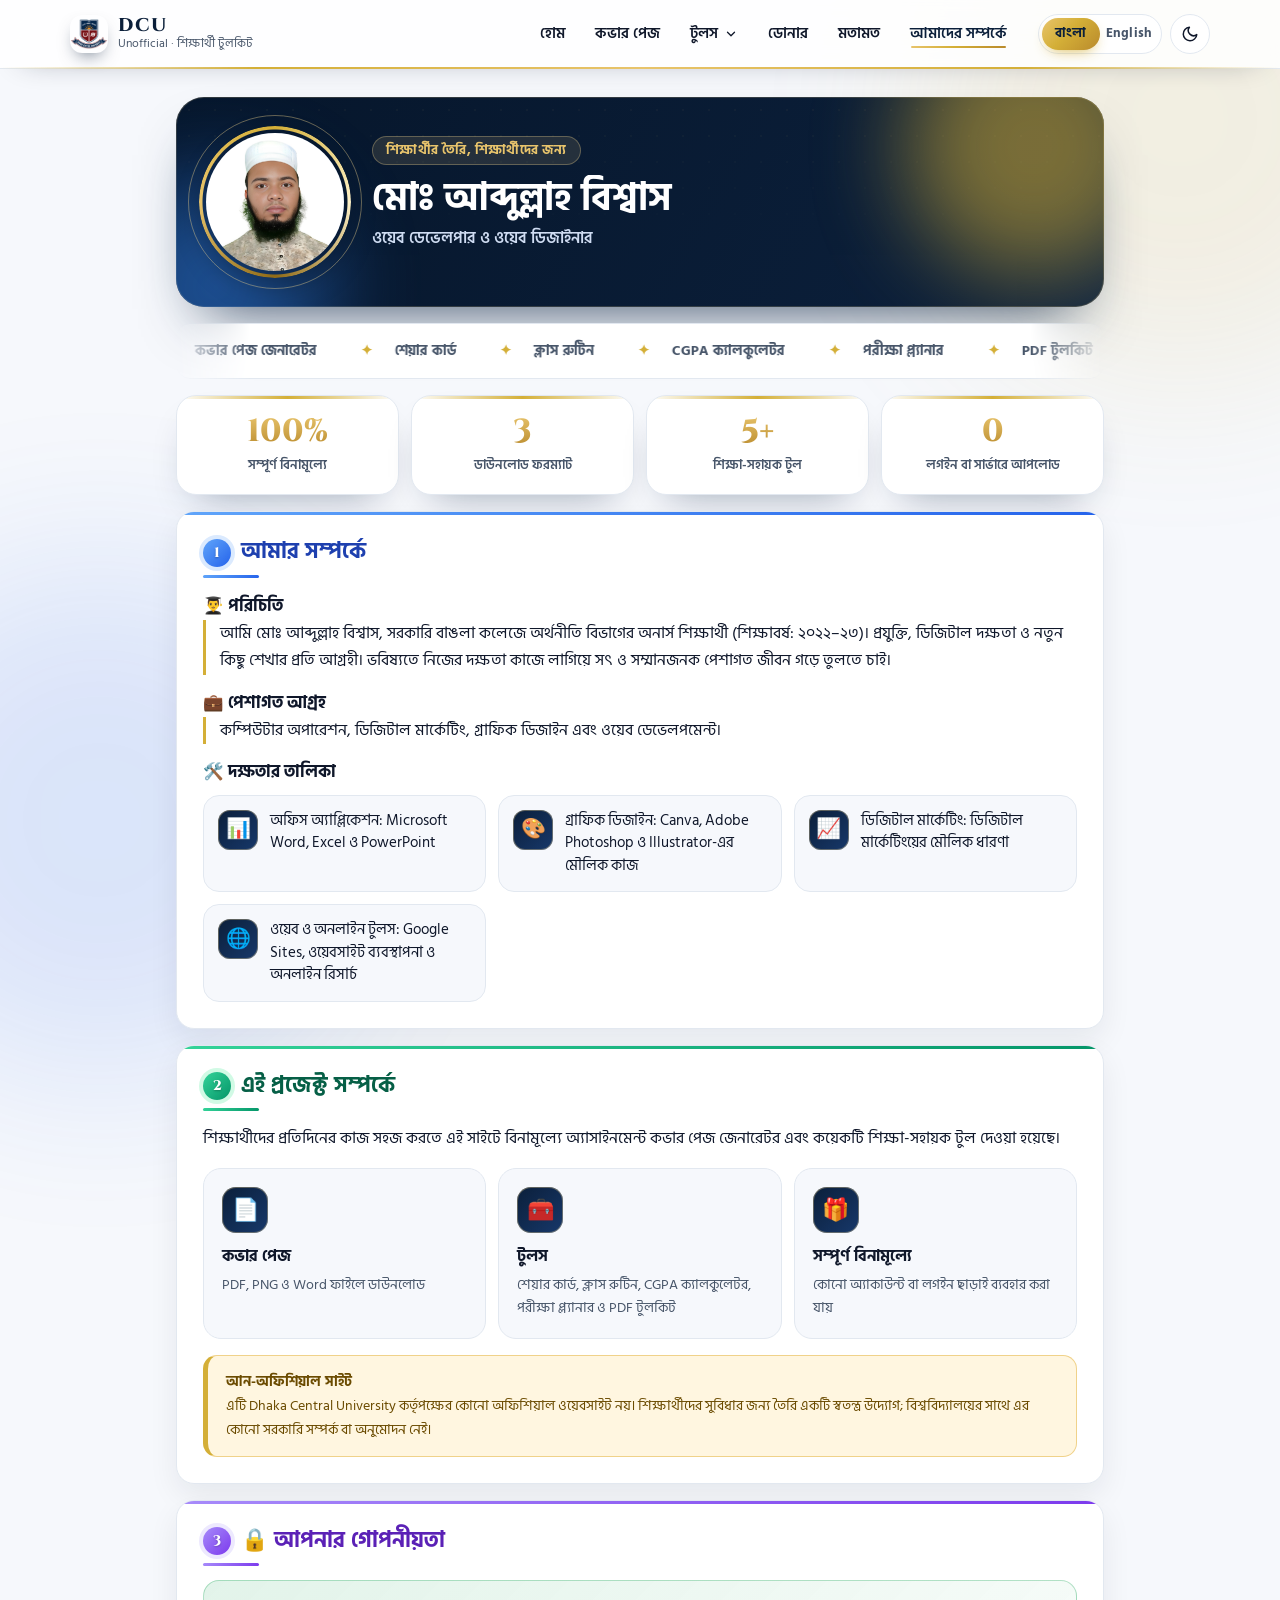
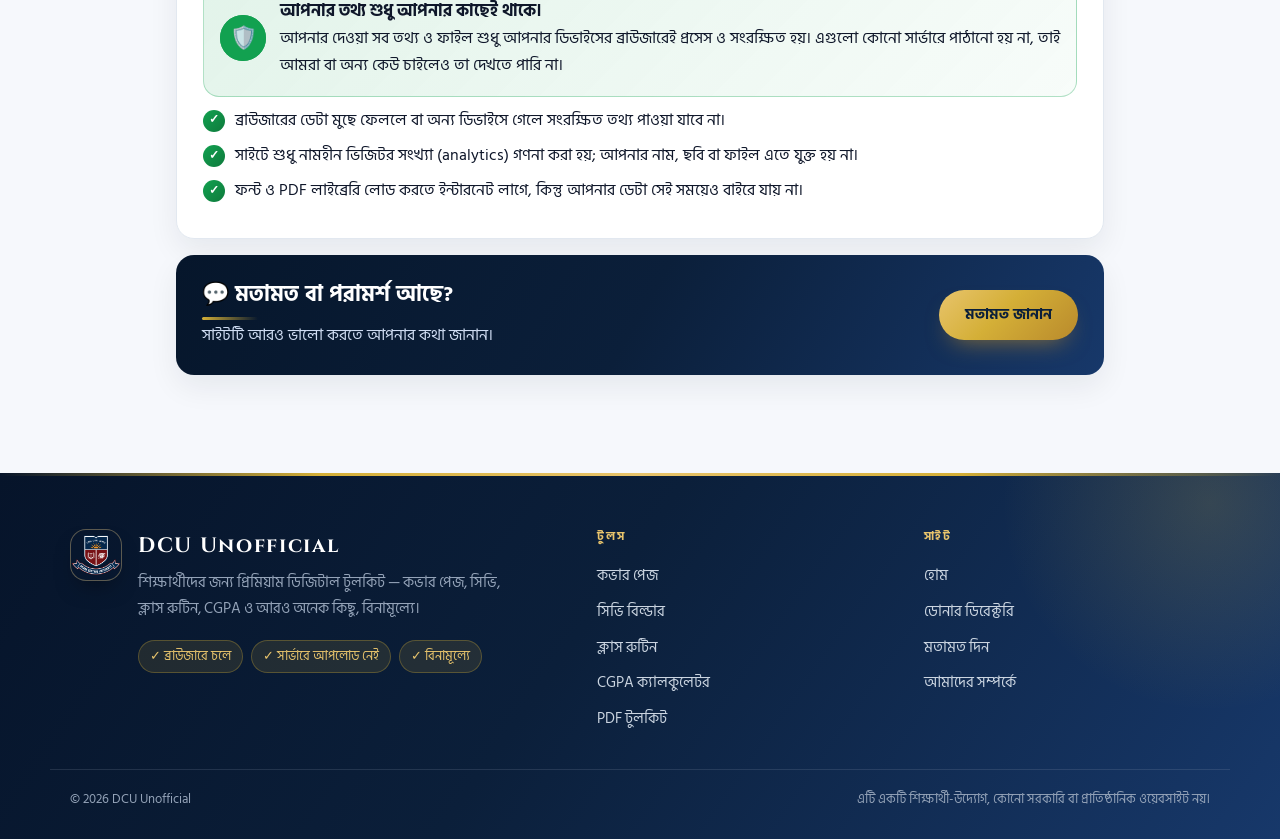
==== commit b8d67d3a: "about.html" ====
--- a/about.html
+++ b/about.html
@@ -49,9 +49,9 @@
 .ln svg{width:16px;height:16px;flex:none}
 
 /* marquee */
-.mq{overflow:hidden;border-radius:14px;margin:0 0 16px;background:var(--cd);border:1px solid var(--ln);padding:11px 0;mask-image:linear-gradient(90deg,transparent,#000 8%,#000 92%,transparent);-webkit-mask-image:linear-gradient(90deg,transparent,#000 8%,#000 92%,transparent)}
-.mt{display:flex;width:max-content;animation:mq 26s linear infinite}
-@media (hover:hover) and (pointer:fine){.mq:hover .mt{animation-play-state:paused}}
+.mq{overflow:hidden;touch-action:pan-y;cursor:grab;user-select:none;-webkit-user-select:none;border-radius:14px;margin:0 0 16px;background:var(--cd);border:1px solid var(--ln);padding:11px 0;mask-image:linear-gradient(90deg,transparent,#000 8%,#000 92%,transparent);-webkit-mask-image:linear-gradient(90deg,transparent,#000 8%,#000 92%,transparent)}
+.mt{display:flex;width:max-content;animation:none;will-change:transform}
+@media (hover:hover) and (pointer:fine){}
 .mt a{position:relative;padding:4px 22px;font-weight:700;font-size:14px;color:var(--mu);white-space:nowrap;text-decoration:none;cursor:pointer;transition:color .2s,transform .2s}
 .mt a:before{content:"✦";color:var(--gd);margin-right:22px;display:inline-block;transition:transform .4s}
 .mt a:after{content:"";position:absolute;left:44px;right:22px;bottom:0;height:2px;border-radius:2px;background:var(--gd);transform:scaleX(0);transform-origin:left;transition:transform .25s}
@@ -60,6 +60,8 @@
 .mt a:hover:after,.mt a:focus-visible:after{transform:scaleX(1)}
 .mt a:focus-visible{outline:2px solid var(--gd);outline-offset:2px;border-radius:8px}
 .mq:has(a:focus-visible) .mt{animation-play-state:paused}
+.mq.is-dragging{cursor:grabbing}
+.mq.is-dragging a{pointer-events:none}
 @keyframes mq{to{transform:translateX(-50%)}}
 
 /* stats */
@@ -122,7 +124,63 @@
 <link rel="stylesheet" href="dcu-lang.css">
 <script src="dcu-layout.js" defer></script>
 <script src="dcu-lang.js" defer></script>
-<script src="site-shared.js"></script>
+<script>
+/* site-shared.js
+ * Shared helpers used by about.html, feedback.html and tools.html.
+ * Load in <head> BEFORE the page's own script:
+ *   (include it in the page head)
+ *
+ * $L(s)   : "বাংলা|English" -> text for the current language
+ * L       : same as $L (short name used by the pages)
+ * $DEV    : developer profile used by About and Feedback
+ * $SOC    : builds a link chip HTML string
+ */
+(function () {
+  "use strict";
+
+  var KEY = "dcu-lang";
+
+  function currentLang() {
+    var l = document.documentElement.getAttribute("data-lang");
+    if (l === "en" || l === "bn") return l;
+    try { return localStorage.getItem(KEY) === "en" ? "en" : "bn"; }
+    catch (e) { return "bn"; }
+  }
+
+  function esc(s) {
+    return String(s == null ? "" : s).replace(/[&<>"']/g, function (c) {
+      return { "&": "&amp;", "<": "&lt;", ">": "&gt;", '"': "&quot;", "'": "&#39;" }[c];
+    });
+  }
+
+  function pick(s) {
+    var str = String(s == null ? "" : s);
+    var i = str.indexOf("|");
+    if (i < 0) return str;
+    return currentLang() === "en" ? str.slice(i + 1) : str.slice(0, i);
+  }
+
+  window.$L = pick;
+  window.L = pick;
+
+  /* developer profile — add your links/email here when you want them shown.
+   * links: [ ["LinkedIn", "https://..."], ... ]   email: "you@example.com"
+   * (Links whose label/URL contains "github" are hidden by the About page.) */
+  window.$DEV = {
+    /* bilingual name: shows Bangla or English depending on the language switch */
+    get name() { return pick("মোঃ আব্দুল্লাহ বিশ্বাস|Md Abdullah Biswas"); },
+    links: [],
+    email: ""
+  };
+
+  window.$SOC = function (key, href, label, external) {
+    var text = label || key;
+    var target = external === false ? "" : ' target="_blank" rel="noopener"';
+    return '<a href="' + esc(href) + '"' + target + ">" + esc(text) + "</a>";
+  };
+})();
+
+</script>
 </head>
 <body data-page="about">
 <div class="sp" id="sp"></div>
@@ -241,5 +299,97 @@
 window.onLang=render;render();
 </script>
 <script src="premium.js"></script>
+<script>
+/* Premium marquee: drifts on its own, can be dragged / swiped / scrolled,
+   keeps momentum after release, and pauses on hover or keyboard focus. */
+(function () {
+  var nav = document.querySelector("nav.mq");
+  var track = nav && nav.querySelector(".mt");
+  if (!track) return;
+
+  var reduce = window.matchMedia && matchMedia("(prefers-reduced-motion: reduce)").matches;
+  var SPEED = reduce ? 0 : 38;          // px per second while idle
+  var x = 0, v = 0, lastT = 0;
+  var dragging = false, moved = false, startX = 0, startOff = 0, lastX = 0, lastTs = 0;
+  var hovering = false, focused = false;
+
+  function half() { return track.scrollWidth / 2 || 1; }
+  function wrap() {
+    var h = half();
+    while (x <= -h) x += h;
+    while (x > 0) x -= h;
+  }
+  function draw() { track.style.transform = "translate3d(" + x.toFixed(2) + "px,0,0)"; }
+
+  function frame(t) {
+    if (!lastT) lastT = t;
+    var dt = Math.min(64, t - lastT) / 1000;
+    lastT = t;
+    if (!dragging) {
+      if (Math.abs(v) > 4) {
+        x += v * dt;
+        v *= Math.pow(0.05, dt);           // momentum decays smoothly
+      } else {
+        v = 0;
+        if (!hovering && !focused) x -= SPEED * dt;
+      }
+    }
+    wrap();
+    draw();
+    requestAnimationFrame(frame);
+  }
+
+  nav.addEventListener("pointerdown", function (e) {
+    if (e.button !== 0 && e.pointerType === "mouse") return;
+    dragging = true; moved = false;
+    startX = lastX = e.clientX;
+    startOff = x;
+    lastTs = performance.now();
+    v = 0;
+    nav.classList.add("is-dragging");
+  });
+
+  window.addEventListener("pointermove", function (e) {
+    if (!dragging) return;
+    var dx = e.clientX - startX;
+    if (Math.abs(dx) > 6) moved = true;
+    x = startOff + dx;
+    var now = performance.now(), dtm = Math.max(1, now - lastTs);
+    v = ((e.clientX - lastX) / dtm) * 1000;   // px/s
+    lastX = e.clientX; lastTs = now;
+    wrap(); draw();
+  });
+
+  function endDrag() {
+    if (!dragging) return;
+    dragging = false;
+    nav.classList.remove("is-dragging");
+    v = Math.max(-2200, Math.min(2200, v));
+    if (performance.now() - lastTs > 90) v = 0;   // held still before release
+  }
+  window.addEventListener("pointerup", endDrag);
+  window.addEventListener("pointercancel", endDrag);
+
+  /* a drag should not open a link */
+  nav.addEventListener("click", function (e) {
+    if (moved) { e.preventDefault(); e.stopPropagation(); moved = false; }
+  }, true);
+
+  /* trackpad / shift+wheel moves it too */
+  nav.addEventListener("wheel", function (e) {
+    var dx = Math.abs(e.deltaX) > Math.abs(e.deltaY) ? e.deltaX : e.deltaY * 0.6;
+    x -= dx; v = 0; wrap(); draw();
+  }, { passive: true });
+
+  if (window.matchMedia("(hover:hover) and (pointer:fine)").matches) {
+    nav.addEventListener("mouseenter", function () { hovering = true; });
+    nav.addEventListener("mouseleave", function () { hovering = false; });
+  }
+  nav.addEventListener("focusin", function () { focused = true; });
+  nav.addEventListener("focusout", function () { focused = false; });
+
+  requestAnimationFrame(frame);
+})();
+</script>
 </body>
 </html>
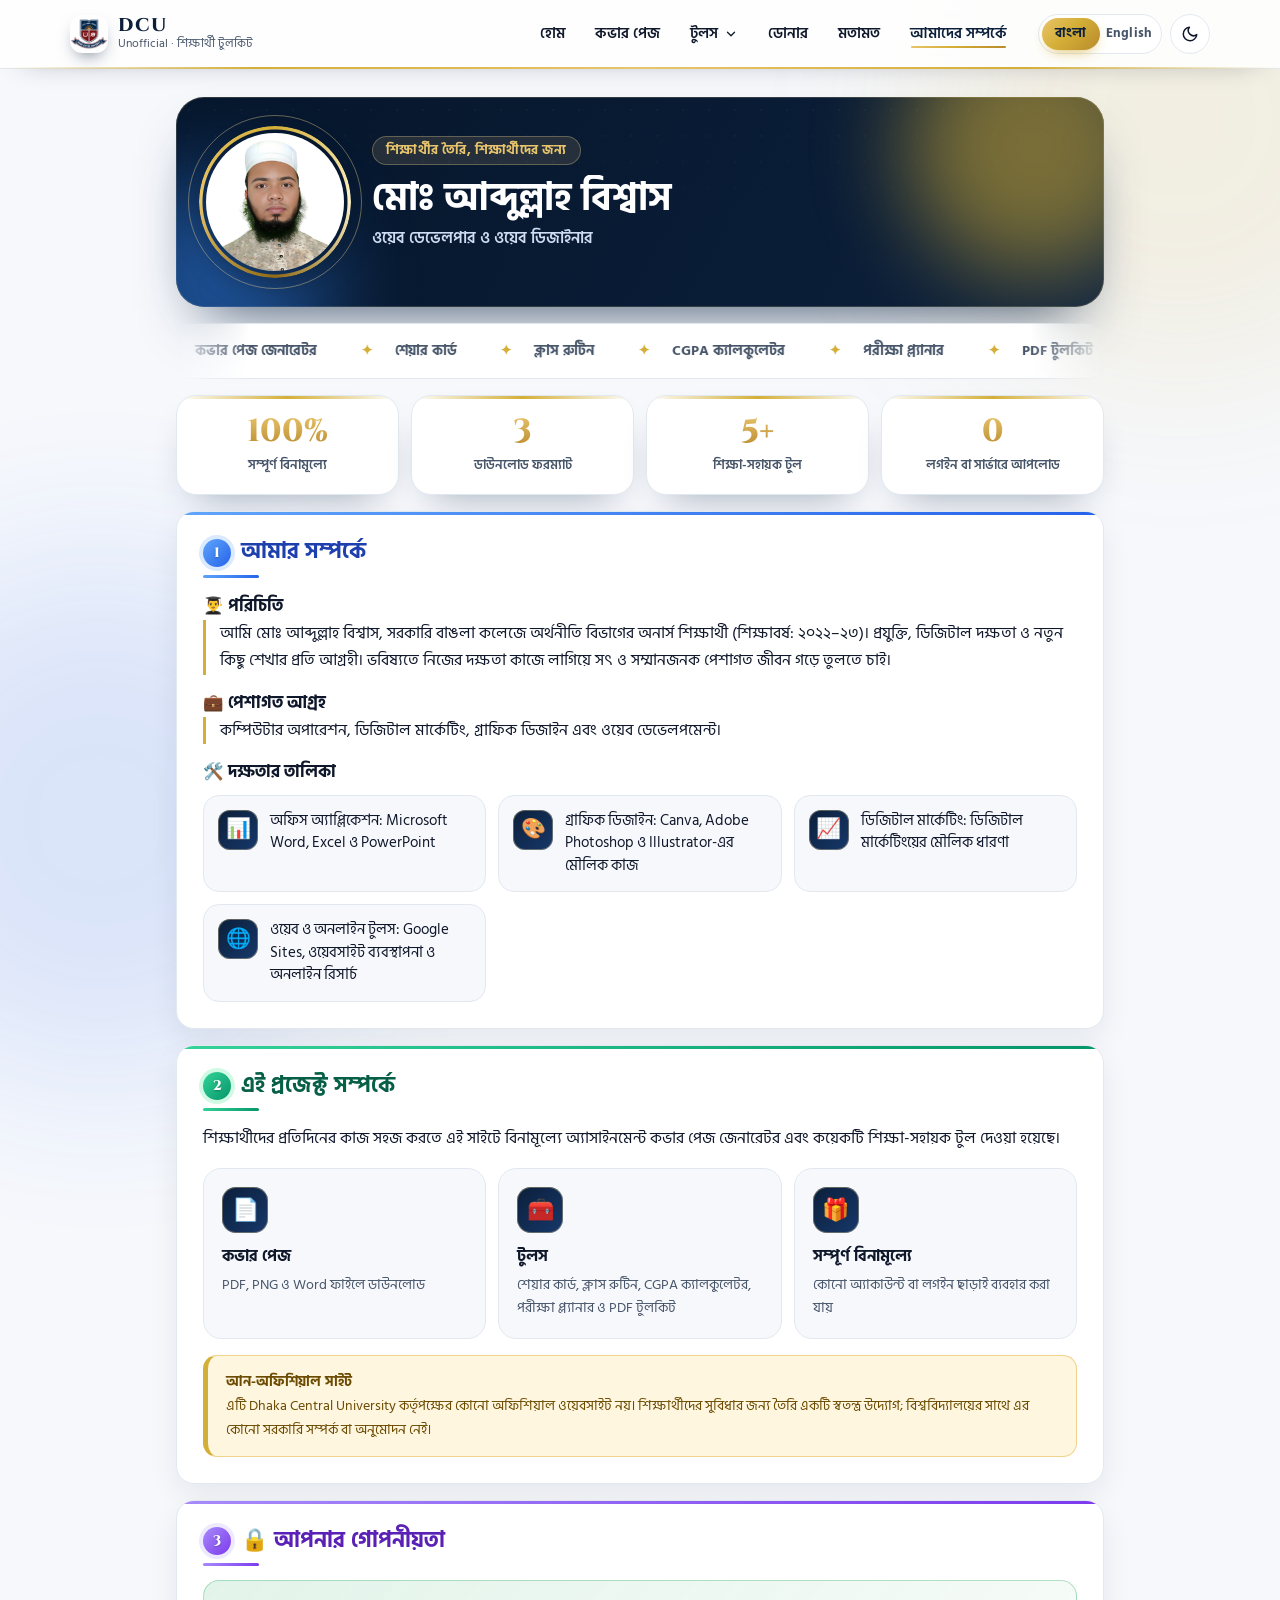
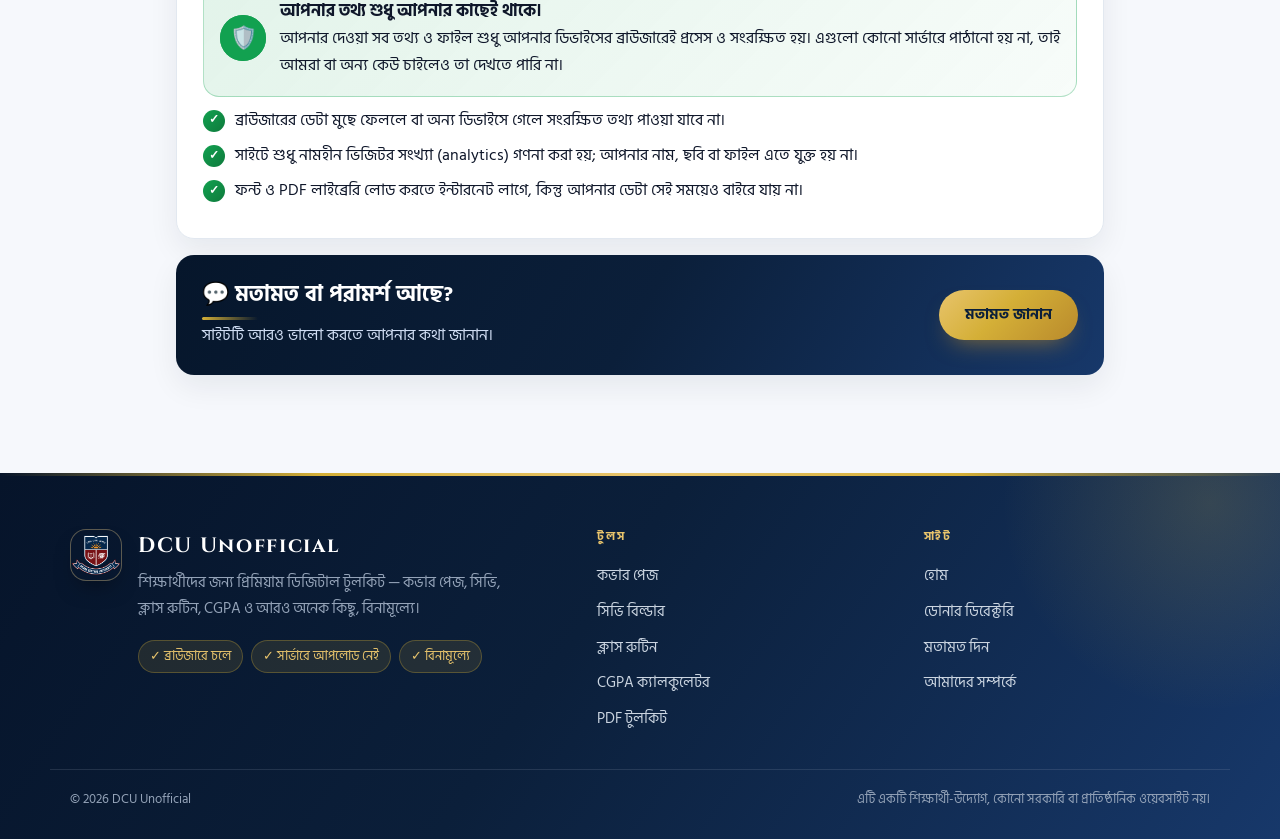
==== commit c08ac557: "about.html" ====
--- a/about.html
+++ b/about.html
@@ -391,5 +391,65 @@
   requestAnimationFrame(frame);
 })();
 </script>
+<script>
+/* Premium desktop wheel scrolling: eased, momentum-style glide.
+   Only for mouse wheels on fine pointers; touch, trackpad-pinch,
+   reduced-motion, and scrollable inner elements keep native behaviour. */
+(function () {
+  var root = document.documentElement;
+  var fine = window.matchMedia && matchMedia("(pointer:fine)").matches;
+  var reduce = window.matchMedia && matchMedia("(prefers-reduced-motion: reduce)").matches;
+  if (!fine || reduce) return;
+
+  root.style.scrollBehavior = "auto";
+
+  var target = window.scrollY, current = window.scrollY;
+  var animating = false;
+  var EASE = 0.1;          // lower = longer, silkier glide
+  var STEP = 0.9;          // wheel distance multiplier
+
+  function maxScroll() {
+    return Math.max(0, root.scrollHeight - window.innerHeight);
+  }
+
+  function tick() {
+    var diff = target - current;
+    if (Math.abs(diff) < 0.5) {
+      current = target;
+      window.scrollTo(0, current);
+      animating = false;
+      return;
+    }
+    current += diff * EASE;
+    window.scrollTo(0, current);
+    requestAnimationFrame(tick);
+  }
+
+  window.addEventListener("wheel", function (e) {
+    if (e.ctrlKey || e.metaKey || e.altKey) return;           // zoom / shortcuts
+    var t = e.target;
+    if (t && t.closest && t.closest("textarea, select, input, [contenteditable], .mq, [data-native-scroll]")) return;
+
+    var dy = e.deltaY;
+    if (e.deltaMode === 1) dy *= 40;                           // lines -> px
+    else if (e.deltaMode === 2) dy *= window.innerHeight;      // pages -> px
+    if (!dy) return;
+    e.preventDefault();
+
+    if (!animating) {
+      current = window.scrollY;
+      target = current;
+      animating = true;
+      requestAnimationFrame(tick);
+    }
+    target = Math.max(0, Math.min(maxScroll(), target + dy * STEP));
+  }, { passive: false });
+
+  /* keep in sync when the user scrolls another way (scrollbar, keys, touch) */
+  window.addEventListener("scroll", function () {
+    if (!animating) { current = target = window.scrollY; }
+  }, { passive: true });
+})();
+</script>
 </body>
 </html>
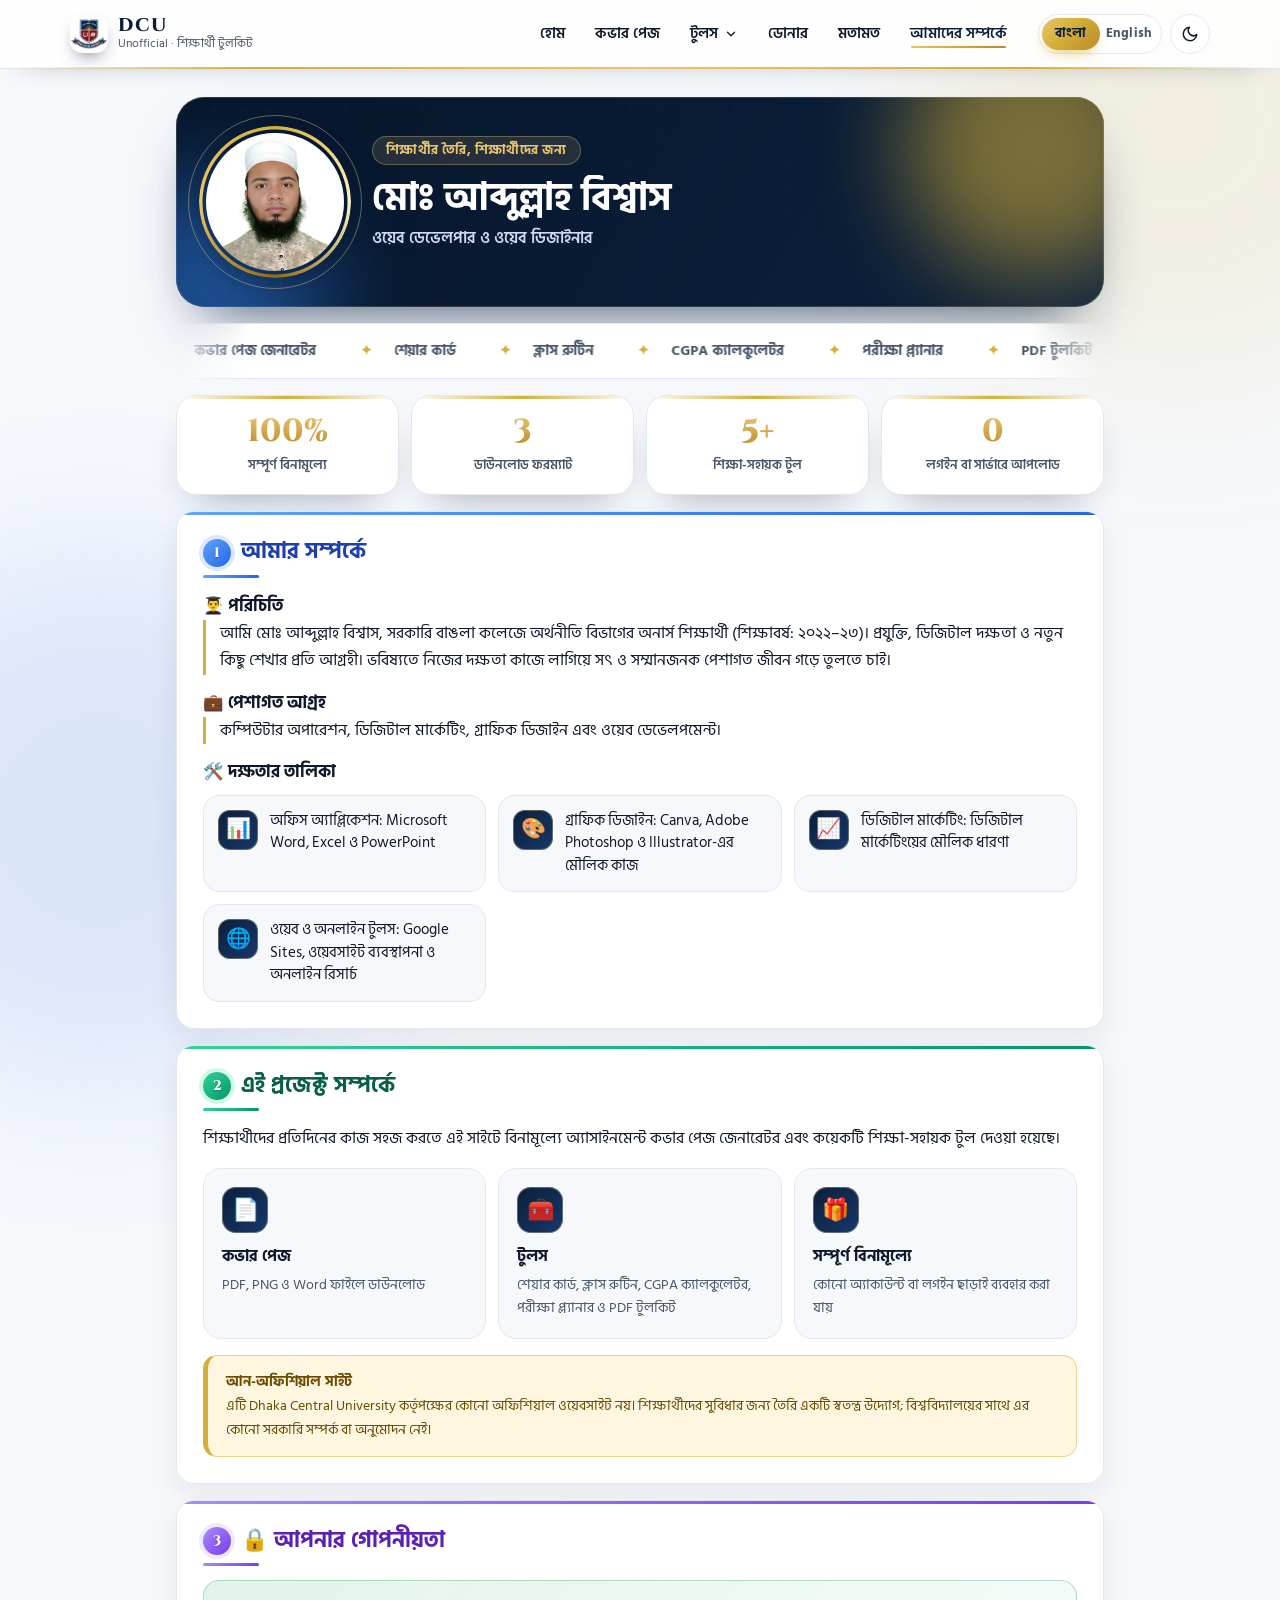
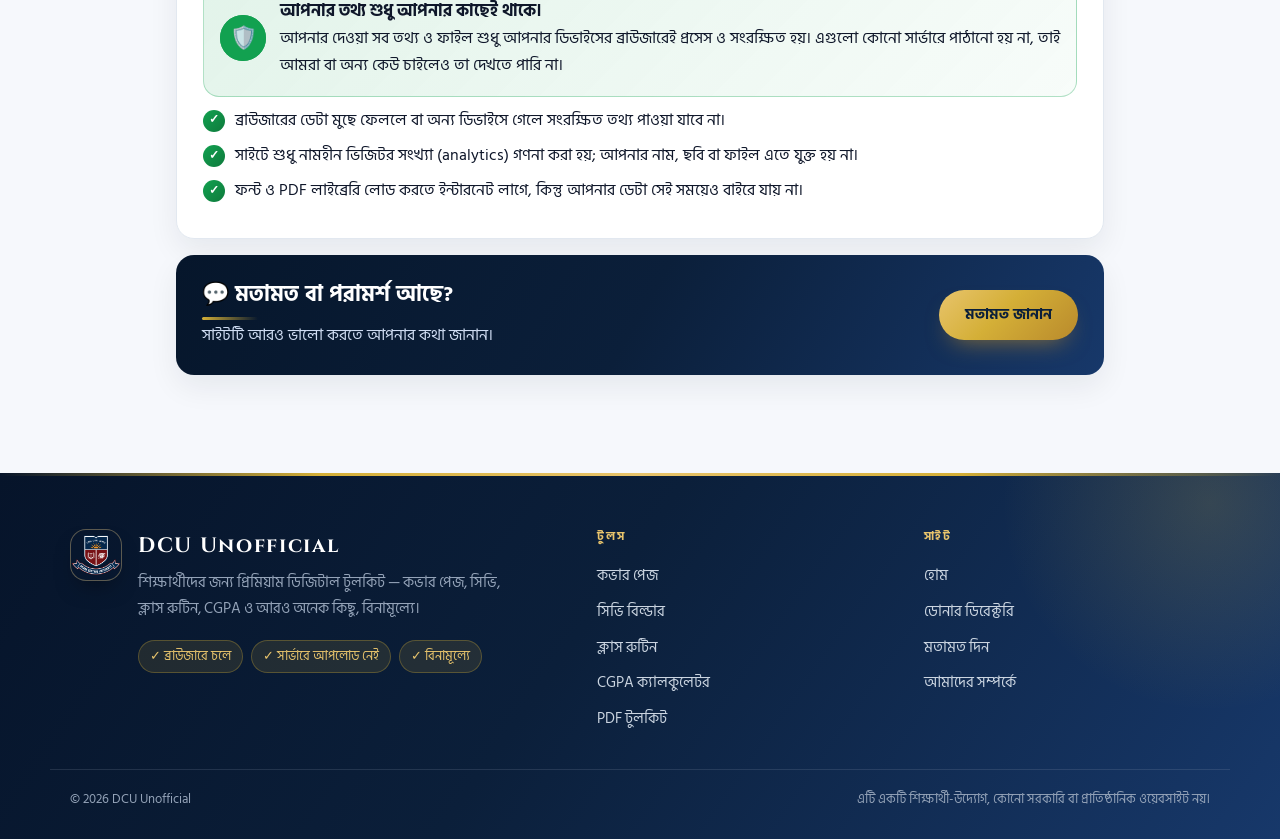
==== commit 78b3158e: "about.html" ====
--- a/about.html
+++ b/about.html
@@ -392,63 +392,118 @@
 })();
 </script>
 <script>
-/* Premium desktop wheel scrolling: eased, momentum-style glide.
-   Only for mouse wheels on fine pointers; touch, trackpad-pinch,
-   reduced-motion, and scrollable inner elements keep native behaviour. */
+/* Premium desktop scrolling for mouse users:
+   - wheel: eased glide, works both up and down
+   - hold left button on empty page space and drag to move the page,
+     then it keeps a little momentum on release
+   Touch, text selection, links, buttons, inputs and the menu bar keep their own behaviour. */
 (function () {
   var root = document.documentElement;
-  var fine = window.matchMedia && matchMedia("(pointer:fine)").matches;
+  if (!(window.matchMedia && matchMedia("(pointer:fine)").matches)) return;
+
   var reduce = window.matchMedia && matchMedia("(prefers-reduced-motion: reduce)").matches;
-  if (!fine || reduce) return;
+  var EASE = reduce ? 1 : 0.12;
+  var STEP = 0.9;
+  var se = document.scrollingElement || root;
+
+  var style = document.createElement("style");
+  style.textContent = ".dl-grabbing,.dl-grabbing *{cursor:grabbing!important;user-select:none!important;-webkit-user-select:none!important}";
+  document.head.appendChild(style);
 
   root.style.scrollBehavior = "auto";
 
-  var target = window.scrollY, current = window.scrollY;
-  var animating = false;
-  var EASE = 0.1;          // lower = longer, silkier glide
-  var STEP = 0.9;          // wheel distance multiplier
-
-  function maxScroll() {
-    return Math.max(0, root.scrollHeight - window.innerHeight);
-  }
-
-  function tick() {
+  var target = 0, current = 0, running = false;
+  var dragging = false, dragY0 = 0, dragStart = 0, lastY = 0, lastT = 0, vel = 0;
+
+  function pos() { return window.pageYOffset || se.scrollTop || 0; }
+  function setPos(y) { window.scrollTo(0, y); }
+
+  function loop() {
     var diff = target - current;
-    if (Math.abs(diff) < 0.5) {
+    if (Math.abs(diff) < 0.4) {
       current = target;
-      window.scrollTo(0, current);
-      animating = false;
+      setPos(current);
+      running = false;
       return;
     }
     current += diff * EASE;
-    window.scrollTo(0, current);
-    requestAnimationFrame(tick);
-  }
-
+    setPos(current);
+    /* the browser clamped us (end of page): stop chasing */
+    if (Math.abs(pos() - current) > 2) {
+      current = target = pos();
+      running = false;
+      return;
+    }
+    requestAnimationFrame(loop);
+  }
+
+  function kick() {
+    if (!running) { running = true; requestAnimationFrame(loop); }
+  }
+
+  /* keep in sync when the user scrolls another way (scrollbar, keys) */
+  window.addEventListener("scroll", function () {
+    if (!running && !dragging) { current = target = pos(); }
+  }, { passive: true });
+
+  /* ----- wheel ----- */
   window.addEventListener("wheel", function (e) {
-    if (e.ctrlKey || e.metaKey || e.altKey) return;           // zoom / shortcuts
+    if (dragging || e.ctrlKey || e.metaKey || e.altKey) return;
     var t = e.target;
     if (t && t.closest && t.closest("textarea, select, input, [contenteditable], .mq, [data-native-scroll]")) return;
 
     var dy = e.deltaY;
-    if (e.deltaMode === 1) dy *= 40;                           // lines -> px
-    else if (e.deltaMode === 2) dy *= window.innerHeight;      // pages -> px
+    if (e.deltaMode === 1) dy *= 40;
+    else if (e.deltaMode === 2) dy *= window.innerHeight;
     if (!dy) return;
     e.preventDefault();
 
-    if (!animating) {
-      current = window.scrollY;
-      target = current;
-      animating = true;
-      requestAnimationFrame(tick);
+    if (!running) { current = target = pos(); }
+    target = Math.max(0, target + dy * STEP);
+    kick();
+  }, { passive: false });
+
+  /* ----- hold and drag ----- */
+  var NO_DRAG = "a, button, input, textarea, select, label, .mq, [contenteditable], [data-native-scroll]";
+
+  window.addEventListener("pointerdown", function (e) {
+    if (e.pointerType !== "mouse" || e.button !== 0) return;
+    if (e.target.closest && e.target.closest(NO_DRAG)) return;
+    dragging = true;
+    running = false;
+    dragY0 = lastY = e.clientY;
+    dragStart = pos();
+    current = target = dragStart;
+    lastT = performance.now();
+    vel = 0;
+    root.classList.add("dl-grabbing");
+    e.preventDefault();
+  });
+
+  window.addEventListener("pointermove", function (e) {
+    if (!dragging) return;
+    var y = dragStart - (e.clientY - dragY0);
+    current = target = Math.max(0, y);
+    setPos(current);
+    var now = performance.now(), dt = Math.max(1, now - lastT);
+    vel = ((lastY - e.clientY) / dt) * 1000;
+    lastY = e.clientY;
+    lastT = now;
+  });
+
+  function endDrag() {
+    if (!dragging) return;
+    dragging = false;
+    root.classList.remove("dl-grabbing");
+    if (performance.now() - lastT > 100) vel = 0;
+    vel = Math.max(-3000, Math.min(3000, vel));
+    if (vel) {
+      target = Math.max(0, current + vel * 0.35);
+      kick();
     }
-    target = Math.max(0, Math.min(maxScroll(), target + dy * STEP));
-  }, { passive: false });
-
-  /* keep in sync when the user scrolls another way (scrollbar, keys, touch) */
-  window.addEventListener("scroll", function () {
-    if (!animating) { current = target = window.scrollY; }
-  }, { passive: true });
+  }
+  window.addEventListener("pointerup", endDrag);
+  window.addEventListener("pointercancel", endDrag);
 })();
 </script>
 </body>
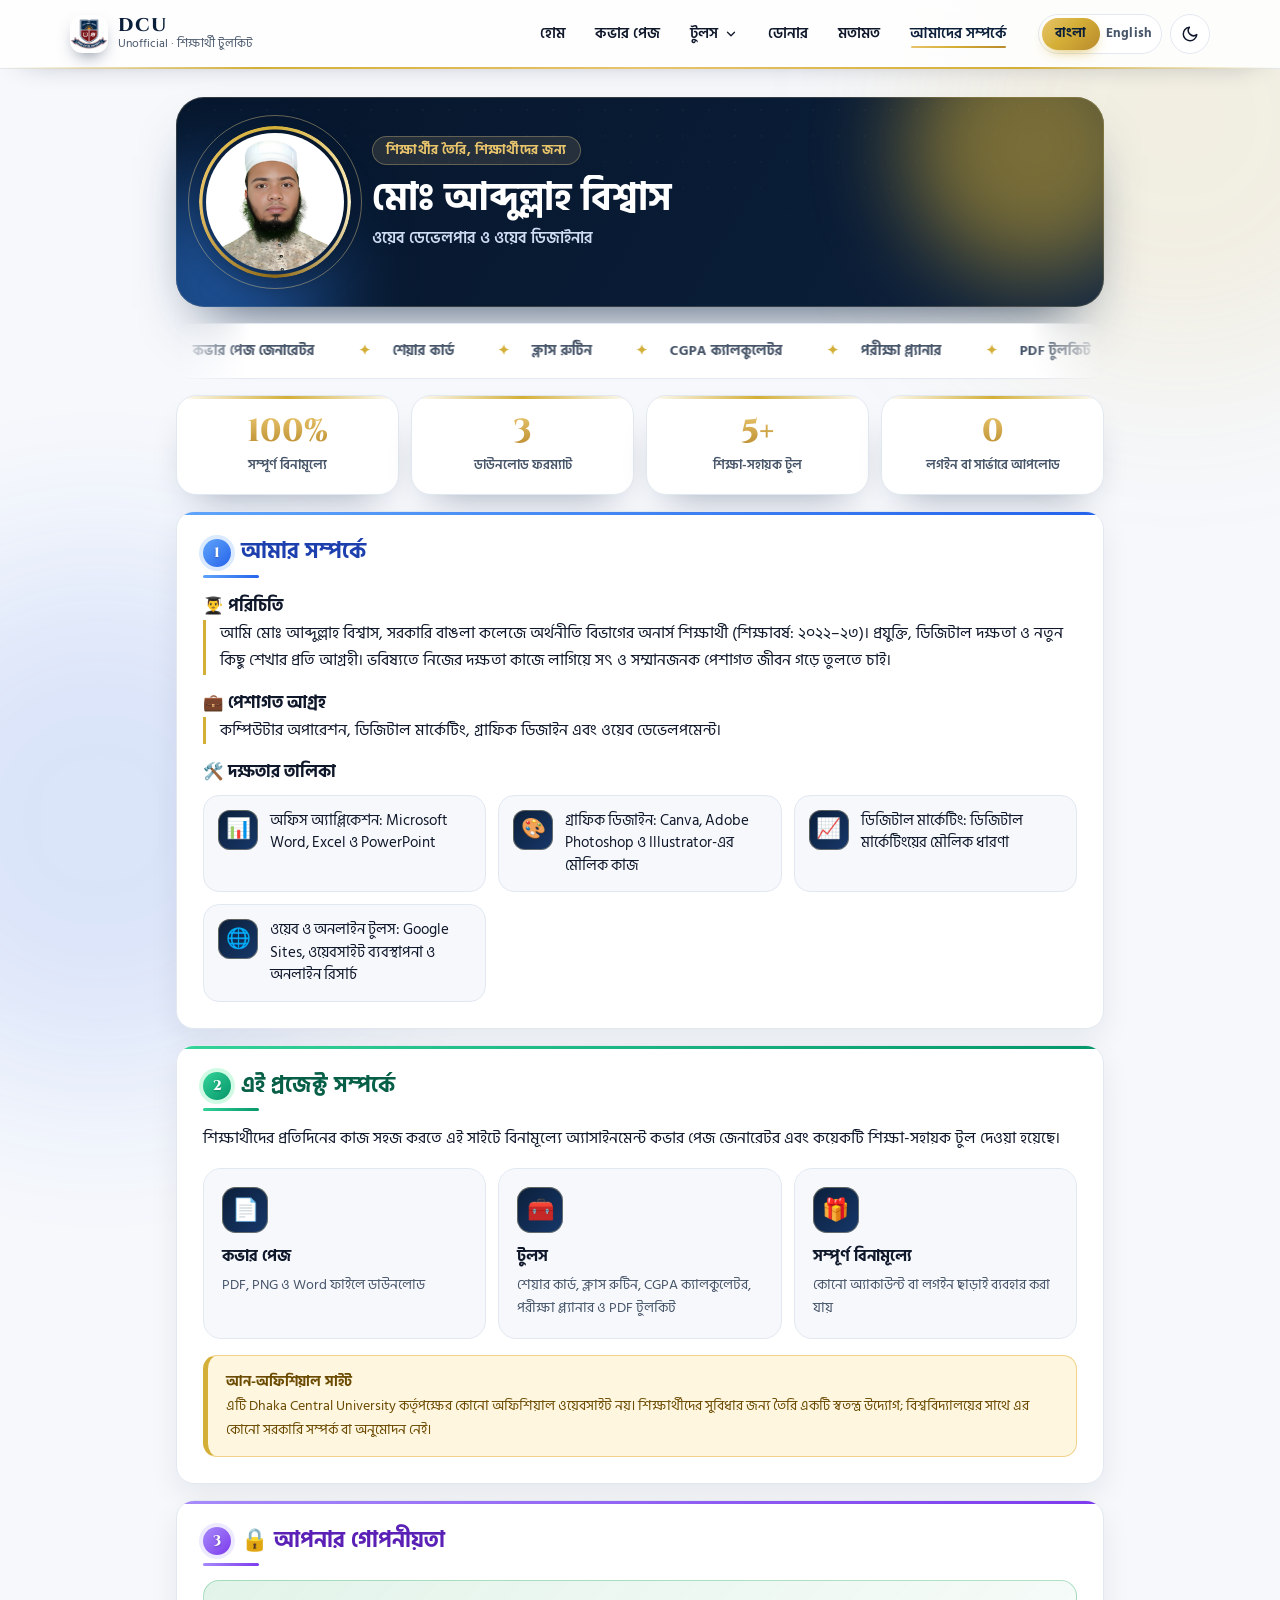
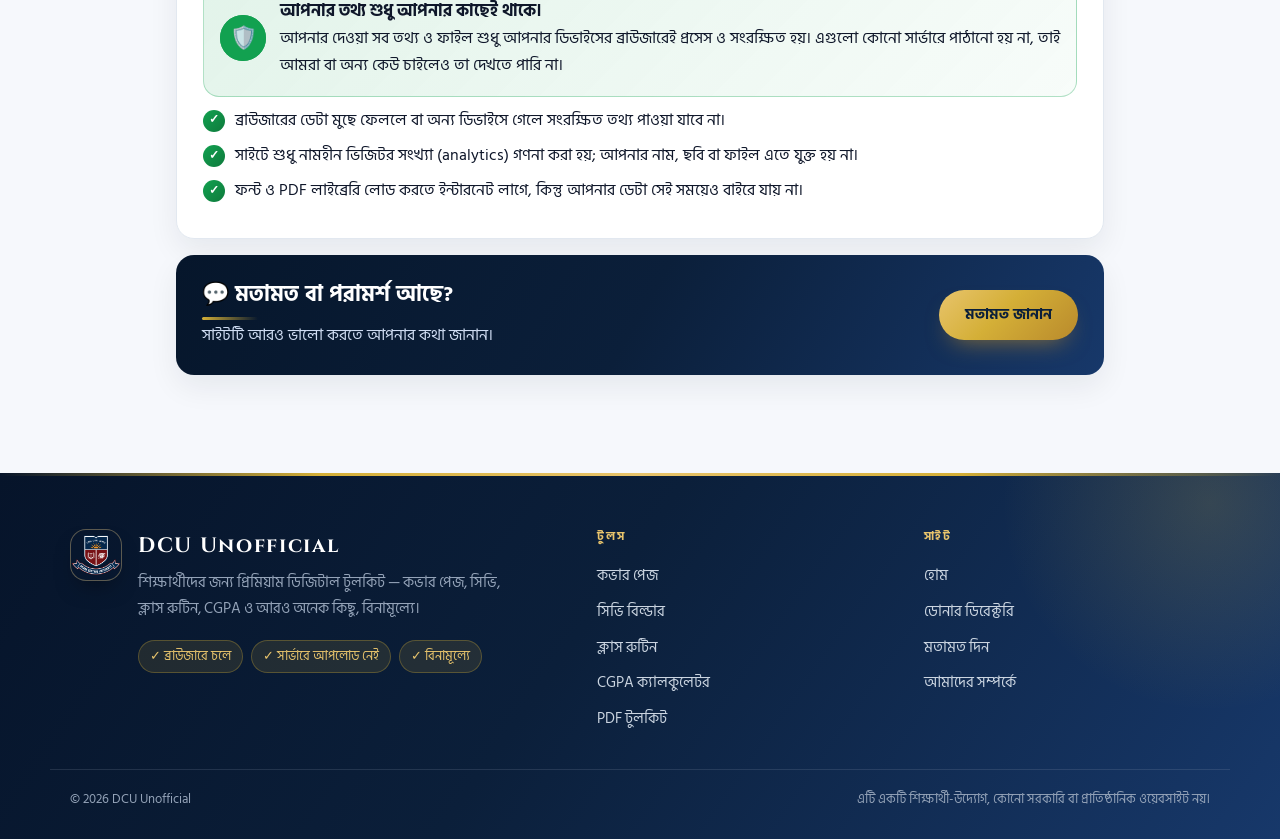
==== commit 2231f0b8: "about.html" ====
--- a/about.html
+++ b/about.html
@@ -370,6 +370,10 @@
   window.addEventListener("pointerup", endDrag);
   window.addEventListener("pointercancel", endDrag);
 
+  /* stop the browser's own link drag, which swallows the mouse movement */
+  nav.addEventListener("dragstart", function (e) { e.preventDefault(); });
+  nav.querySelectorAll("a, img").forEach(function (el) { el.setAttribute("draggable", "false"); });
+
   /* a drag should not open a link */
   nav.addEventListener("click", function (e) {
     if (moved) { e.preventDefault(); e.stopPropagation(); moved = false; }
@@ -392,11 +396,8 @@
 })();
 </script>
 <script>
-/* Premium desktop scrolling for mouse users:
-   - wheel: eased glide, works both up and down
-   - hold left button on empty page space and drag to move the page,
-     then it keeps a little momentum on release
-   Touch, text selection, links, buttons, inputs and the menu bar keep their own behaviour. */
+/* Premium desktop wheel scrolling: eased glide, works both up and down.
+   Touch, inner scrollable areas and the menu bar keep their own behaviour. */
 (function () {
   var root = document.documentElement;
   if (!(window.matchMedia && matchMedia("(pointer:fine)").matches)) return;
@@ -406,14 +407,10 @@
   var STEP = 0.9;
   var se = document.scrollingElement || root;
 
-  var style = document.createElement("style");
-  style.textContent = ".dl-grabbing,.dl-grabbing *{cursor:grabbing!important;user-select:none!important;-webkit-user-select:none!important}";
-  document.head.appendChild(style);
 
   root.style.scrollBehavior = "auto";
 
   var target = 0, current = 0, running = false;
-  var dragging = false, dragY0 = 0, dragStart = 0, lastY = 0, lastT = 0, vel = 0;
 
   function pos() { return window.pageYOffset || se.scrollTop || 0; }
   function setPos(y) { window.scrollTo(0, y); }
@@ -443,12 +440,12 @@
 
   /* keep in sync when the user scrolls another way (scrollbar, keys) */
   window.addEventListener("scroll", function () {
-    if (!running && !dragging) { current = target = pos(); }
+    if (!running) { current = target = pos(); }
   }, { passive: true });
 
   /* ----- wheel ----- */
   window.addEventListener("wheel", function (e) {
-    if (dragging || e.ctrlKey || e.metaKey || e.altKey) return;
+    if (e.ctrlKey || e.metaKey || e.altKey) return;
     var t = e.target;
     if (t && t.closest && t.closest("textarea, select, input, [contenteditable], .mq, [data-native-scroll]")) return;
 
@@ -463,47 +460,6 @@
     kick();
   }, { passive: false });
 
-  /* ----- hold and drag ----- */
-  var NO_DRAG = "a, button, input, textarea, select, label, .mq, [contenteditable], [data-native-scroll]";
-
-  window.addEventListener("pointerdown", function (e) {
-    if (e.pointerType !== "mouse" || e.button !== 0) return;
-    if (e.target.closest && e.target.closest(NO_DRAG)) return;
-    dragging = true;
-    running = false;
-    dragY0 = lastY = e.clientY;
-    dragStart = pos();
-    current = target = dragStart;
-    lastT = performance.now();
-    vel = 0;
-    root.classList.add("dl-grabbing");
-    e.preventDefault();
-  });
-
-  window.addEventListener("pointermove", function (e) {
-    if (!dragging) return;
-    var y = dragStart - (e.clientY - dragY0);
-    current = target = Math.max(0, y);
-    setPos(current);
-    var now = performance.now(), dt = Math.max(1, now - lastT);
-    vel = ((lastY - e.clientY) / dt) * 1000;
-    lastY = e.clientY;
-    lastT = now;
-  });
-
-  function endDrag() {
-    if (!dragging) return;
-    dragging = false;
-    root.classList.remove("dl-grabbing");
-    if (performance.now() - lastT > 100) vel = 0;
-    vel = Math.max(-3000, Math.min(3000, vel));
-    if (vel) {
-      target = Math.max(0, current + vel * 0.35);
-      kick();
-    }
-  }
-  window.addEventListener("pointerup", endDrag);
-  window.addEventListener("pointercancel", endDrag);
 })();
 </script>
 </body>
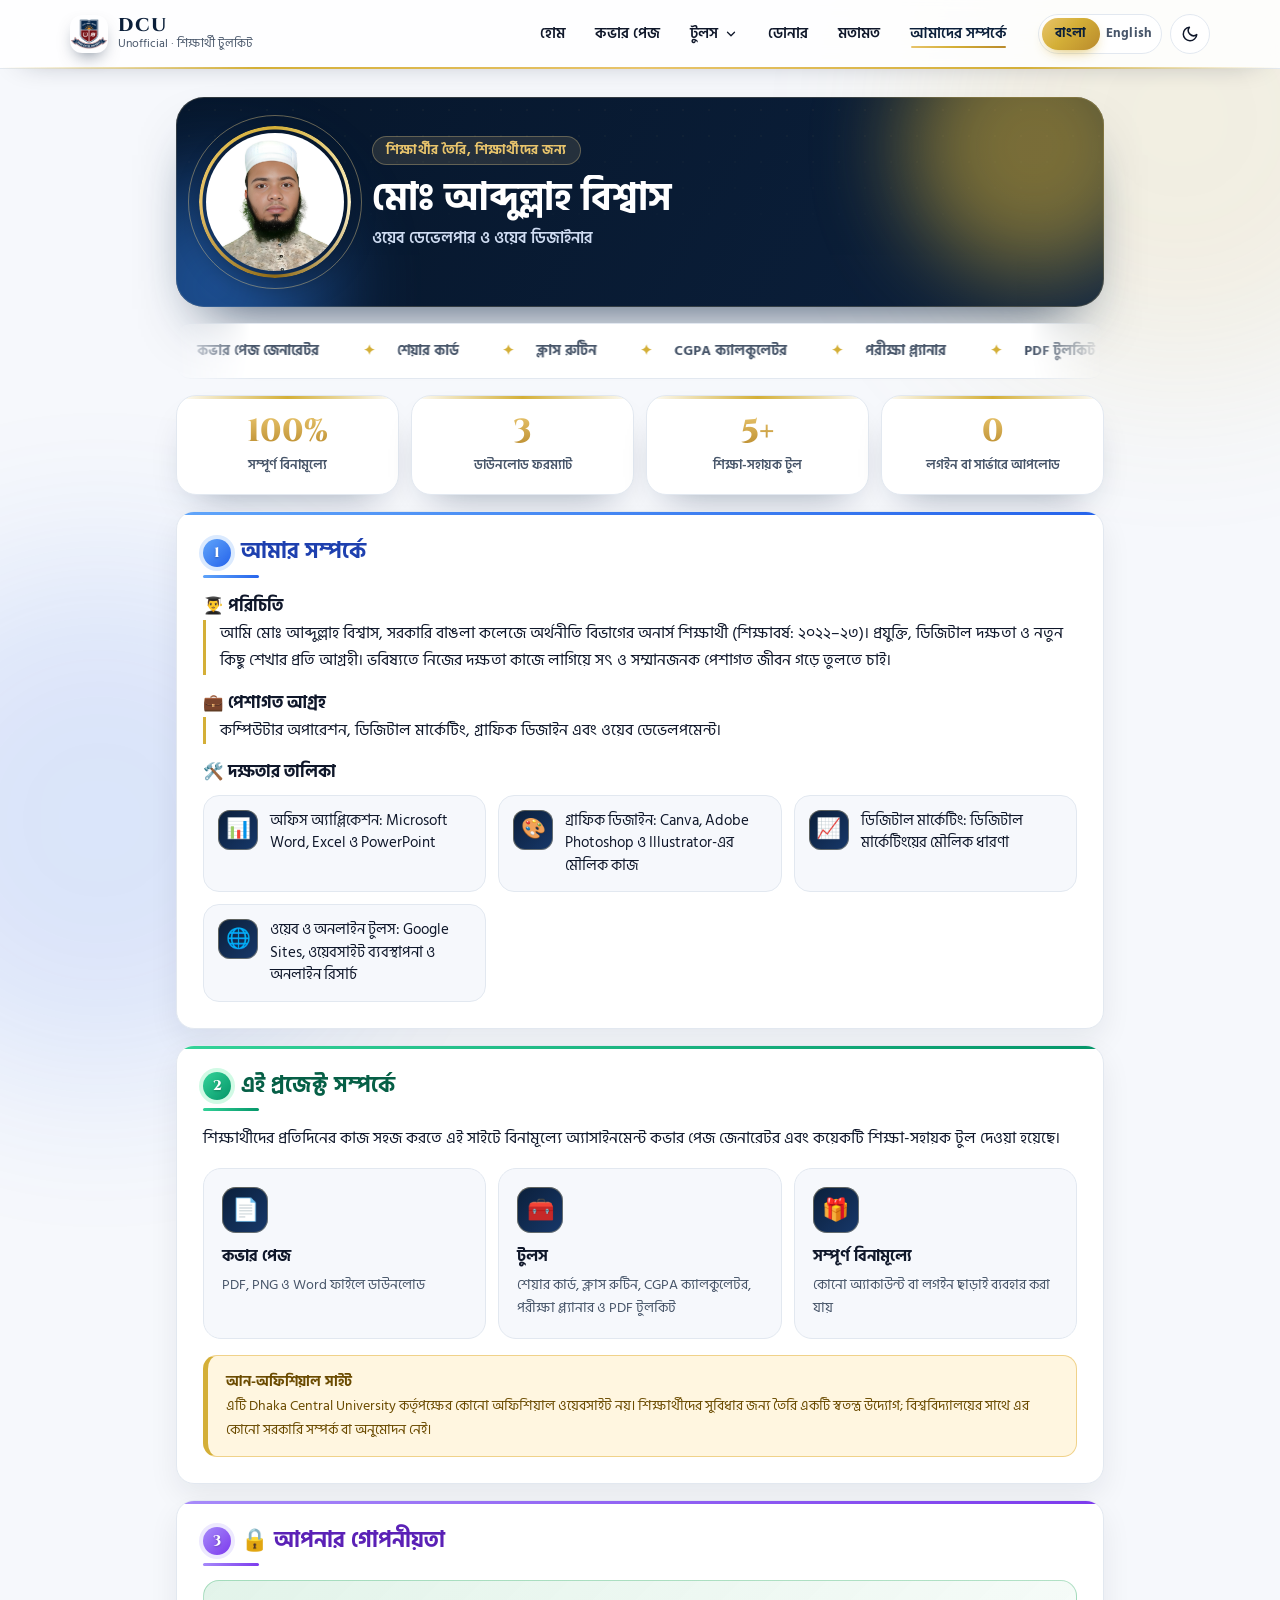
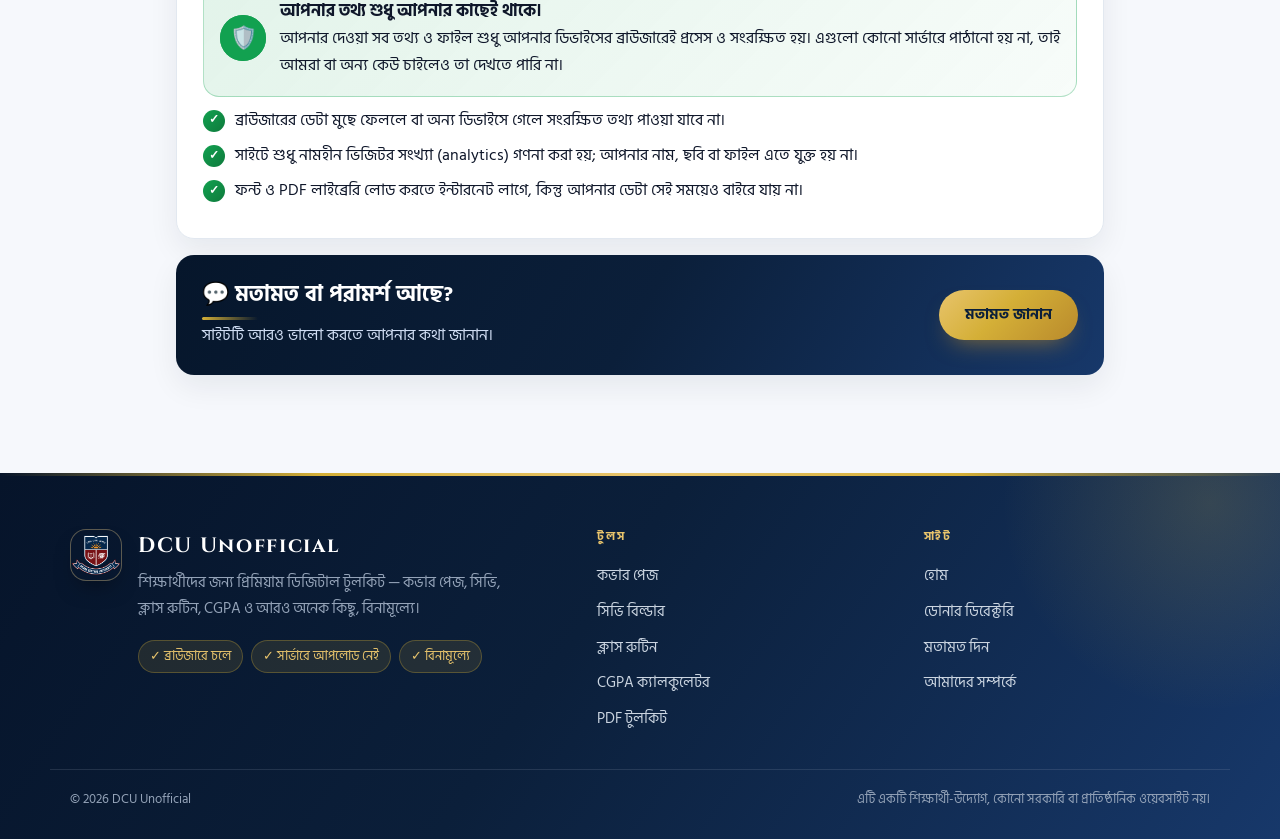
==== commit 8b604e8f: "about.html" ====
--- a/about.html
+++ b/about.html
@@ -61,7 +61,6 @@
 .mt a:focus-visible{outline:2px solid var(--gd);outline-offset:2px;border-radius:8px}
 .mq:has(a:focus-visible) .mt{animation-play-state:paused}
 .mq.is-dragging{cursor:grabbing}
-.mq.is-dragging a{pointer-events:none}
 @keyframes mq{to{transform:translateX(-50%)}}
 
 /* stats */
@@ -346,13 +345,12 @@
     startOff = x;
     lastTs = performance.now();
     v = 0;
-    nav.classList.add("is-dragging");
   });
 
   window.addEventListener("pointermove", function (e) {
     if (!dragging) return;
     var dx = e.clientX - startX;
-    if (Math.abs(dx) > 6) moved = true;
+    if (Math.abs(dx) > 6) { moved = true; nav.classList.add("is-dragging"); }
     x = startOff + dx;
     var now = performance.now(), dtm = Math.max(1, now - lastTs);
     v = ((e.clientX - lastX) / dtm) * 1000;   // px/s
@@ -364,6 +362,7 @@
     if (!dragging) return;
     dragging = false;
     nav.classList.remove("is-dragging");
+    if (!moved) return;
     v = Math.max(-2200, Math.min(2200, v));
     if (performance.now() - lastTs > 90) v = 0;   // held still before release
   }
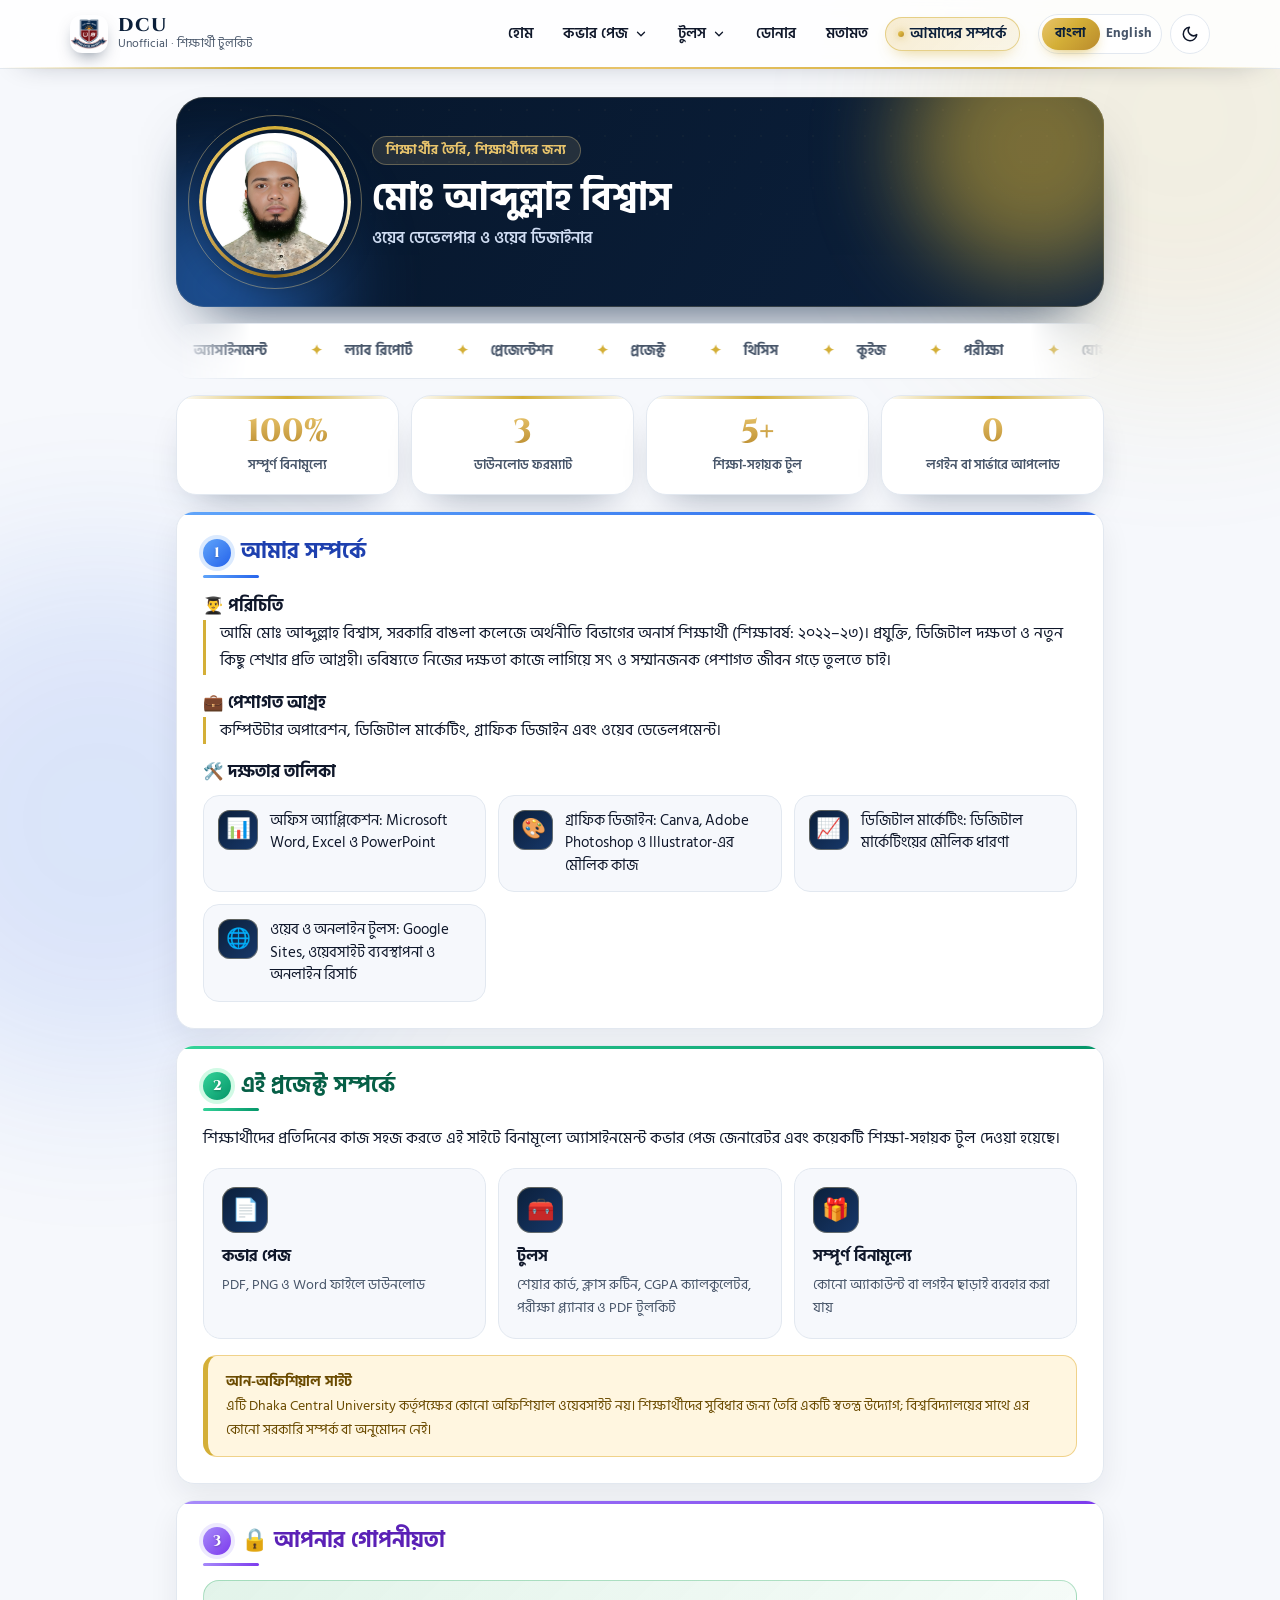
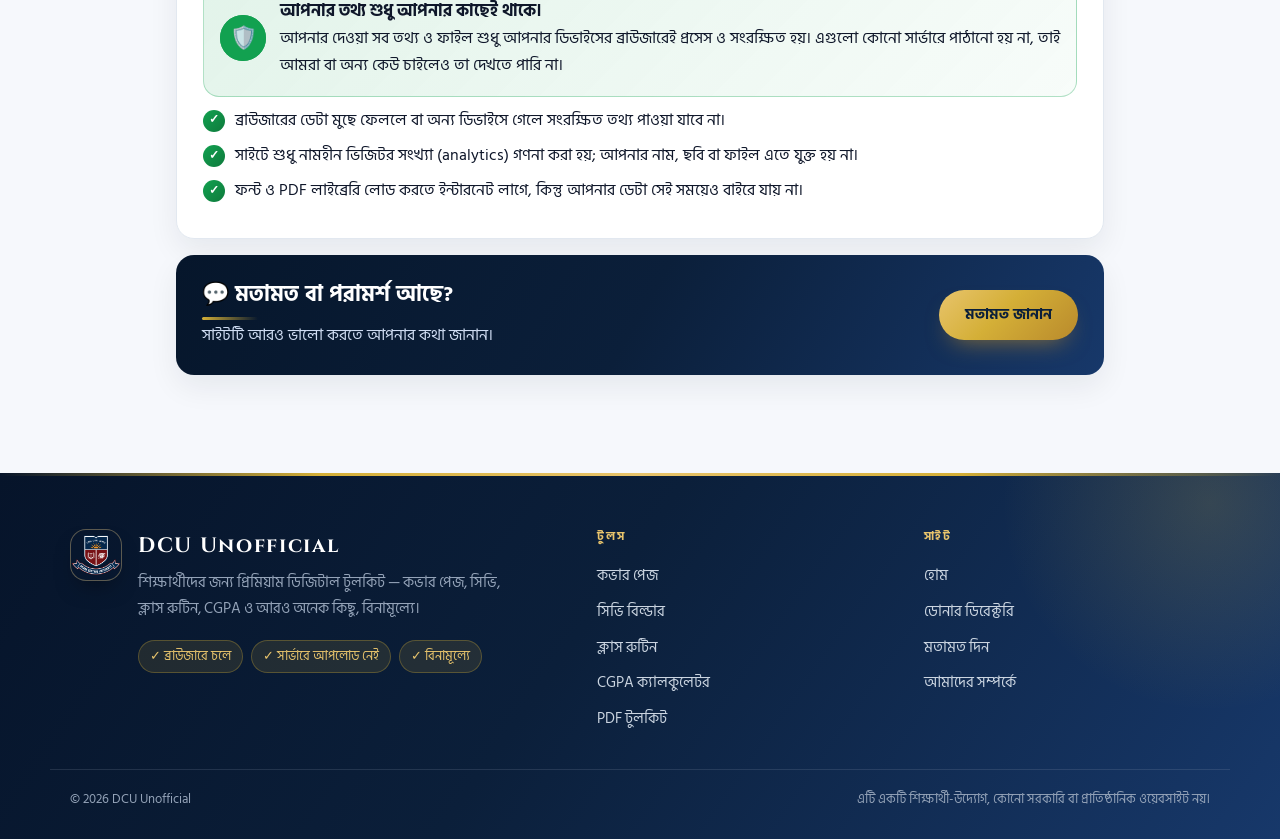
==== commit 1a6e0281: "about.html" ====
--- a/about.html
+++ b/about.html
@@ -193,8 +193,8 @@
 </section>
 
 <nav class="mq rv" aria-label="Tools"><div class="mt">
- <a href="./"><span class="t">কভার পেজ জেনারেটর|Cover Page Generator</span></a><a href="tools.html#card"><span class="t">শেয়ার কার্ড|Share Card</span></a><a href="tools.html#routine"><span class="t">ক্লাস রুটিন|Class Routine</span></a><a href="tools.html#cgpa"><span class="t">CGPA ক্যালকুলেটর|CGPA Calculator</span></a><a href="tools.html#exam"><span class="t">পরীক্ষা প্ল্যানার|Exam Planner</span></a><a href="tools.html#pdf"><span class="t">PDF টুলকিট|PDF Toolkit</span></a>
- <a href="./" tabindex="-1" aria-hidden="true"><span class="t">কভার পেজ জেনারেটর|Cover Page Generator</span></a><a href="tools.html#card" tabindex="-1" aria-hidden="true"><span class="t">শেয়ার কার্ড|Share Card</span></a><a href="tools.html#routine" tabindex="-1" aria-hidden="true"><span class="t">ক্লাস রুটিন|Class Routine</span></a><a href="tools.html#cgpa" tabindex="-1" aria-hidden="true"><span class="t">CGPA ক্যালকুলেটর|CGPA Calculator</span></a><a href="tools.html#exam" tabindex="-1" aria-hidden="true"><span class="t">পরীক্ষা প্ল্যানার|Exam Planner</span></a><a href="tools.html#pdf" tabindex="-1" aria-hidden="true"><span class="t">PDF টুলকিট|PDF Toolkit</span></a>
+ <a href="cover.html#assignment"><span class="t">অ্যাসাইনমেন্ট|Assignment</span></a><a href="cover.html#lab"><span class="t">ল্যাব রিপোর্ট|Lab Report</span></a><a href="cover.html#presentation"><span class="t">প্রেজেন্টেশন|Presentation</span></a><a href="cover.html#project"><span class="t">প্রজেক্ট|Project</span></a><a href="cover.html#thesis"><span class="t">থিসিস|Thesis</span></a><a href="cover.html#quiz"><span class="t">কুইজ|Quiz</span></a><a href="cover.html#exam"><span class="t">পরীক্ষা|Exam</span></a><a href="cover.html#declaration"><span class="t">ঘোষণাপত্র|Declaration</span></a><a href="cover.html#approval"><span class="t">অনুমোদনপত্র|Approval</span></a><a href="cover.html#acknowledgment"><span class="t">কৃতজ্ঞতা স্বীকার|Acknowledgment</span></a><a href="cover.html#contents"><span class="t">সূচিপত্র|Contents</span></a><a href="tools.html#cv"><span class="t">সিভি বিল্ডার|CV Builder</span></a><a href="tools.html#card"><span class="t">শেয়ার কার্ড|Share Card</span></a><a href="tools.html#routine"><span class="t">ক্লাস রুটিন|Class Routine</span></a><a href="tools.html#cgpa"><span class="t">CGPA ক্যালকুলেটর|CGPA Calculator</span></a><a href="tools.html#exam"><span class="t">পরীক্ষা প্ল্যানার|Exam Planner</span></a><a href="tools.html#pdf"><span class="t">PDF টুলকিট|PDF Toolkit</span></a><a href="tools.html#calc"><span class="t">সায়েন্টিফিক ক্যালকুলেটর|Scientific Calculator</span></a><a href="blood.html"><span class="t">ডোনার ডিরেক্টরি|Donor Directory</span></a>
+ <a href="cover.html#assignment" tabindex="-1" aria-hidden="true"><span class="t">অ্যাসাইনমেন্ট|Assignment</span></a><a href="cover.html#lab" tabindex="-1" aria-hidden="true"><span class="t">ল্যাব রিপোর্ট|Lab Report</span></a><a href="cover.html#presentation" tabindex="-1" aria-hidden="true"><span class="t">প্রেজেন্টেশন|Presentation</span></a><a href="cover.html#project" tabindex="-1" aria-hidden="true"><span class="t">প্রজেক্ট|Project</span></a><a href="cover.html#thesis" tabindex="-1" aria-hidden="true"><span class="t">থিসিস|Thesis</span></a><a href="cover.html#quiz" tabindex="-1" aria-hidden="true"><span class="t">কুইজ|Quiz</span></a><a href="cover.html#exam" tabindex="-1" aria-hidden="true"><span class="t">পরীক্ষা|Exam</span></a><a href="cover.html#declaration" tabindex="-1" aria-hidden="true"><span class="t">ঘোষণাপত্র|Declaration</span></a><a href="cover.html#approval" tabindex="-1" aria-hidden="true"><span class="t">অনুমোদনপত্র|Approval</span></a><a href="cover.html#acknowledgment" tabindex="-1" aria-hidden="true"><span class="t">কৃতজ্ঞতা স্বীকার|Acknowledgment</span></a><a href="cover.html#contents" tabindex="-1" aria-hidden="true"><span class="t">সূচিপত্র|Contents</span></a><a href="tools.html#cv" tabindex="-1" aria-hidden="true"><span class="t">সিভি বিল্ডার|CV Builder</span></a><a href="tools.html#card" tabindex="-1" aria-hidden="true"><span class="t">শেয়ার কার্ড|Share Card</span></a><a href="tools.html#routine" tabindex="-1" aria-hidden="true"><span class="t">ক্লাস রুটিন|Class Routine</span></a><a href="tools.html#cgpa" tabindex="-1" aria-hidden="true"><span class="t">CGPA ক্যালকুলেটর|CGPA Calculator</span></a><a href="tools.html#exam" tabindex="-1" aria-hidden="true"><span class="t">পরীক্ষা প্ল্যানার|Exam Planner</span></a><a href="tools.html#pdf" tabindex="-1" aria-hidden="true"><span class="t">PDF টুলকিট|PDF Toolkit</span></a><a href="tools.html#calc" tabindex="-1" aria-hidden="true"><span class="t">সায়েন্টিফিক ক্যালকুলেটর|Scientific Calculator</span></a><a href="blood.html" tabindex="-1" aria-hidden="true"><span class="t">ডোনার ডিরেক্টরি|Donor Directory</span></a>
 </div></nav>
 
 <div class="st">
--- a/dcu-layout.css
+++ b/dcu-layout.css
@@ -154,21 +154,79 @@
   text-decoration: none;
 }
 
+/* current page: gold-glass pill + softly pulsing dot */
 .dl-nav > a[aria-current="page"],
 .dl-dd-btn[aria-current="page"] {
   color: var(--dl-brand-ink);
-}
-
-.dl-nav > a[aria-current="page"]::after,
-.dl-dd-btn[aria-current="page"]::after {
+  background: linear-gradient(135deg, rgba(232, 196, 108, 0.30), rgba(212, 175, 55, 0.10));
+  box-shadow: inset 0 0 0 1px rgba(212, 175, 55, 0.5),
+    0 8px 18px -10px rgba(212, 175, 55, 0.8);
+}
+
+.dl-nav > a[aria-current="page"]:hover,
+.dl-dd-btn[aria-current="page"]:hover,
+.dl-dd.open > .dl-dd-btn[aria-current="page"] {
+  background: linear-gradient(135deg, rgba(232, 196, 108, 0.42), rgba(212, 175, 55, 0.16));
+}
+
+.dl-nav > a[aria-current="page"]::before,
+.dl-dd-btn[aria-current="page"]::before {
+  content: "";
+  flex: none;
+  width: 6px;
+  height: 6px;
+  border-radius: 50%;
+  background: var(--dl-grad);
+  box-shadow: 0 0 0 0 rgba(212, 175, 55, 0.55), 0 0 8px rgba(212, 175, 55, 0.9);
+  animation: dl-dot 2.6s ease-out infinite;
+}
+
+@keyframes dl-dot {
+  to {
+    box-shadow: 0 0 0 7px rgba(212, 175, 55, 0), 0 0 8px rgba(212, 175, 55, 0.9);
+  }
+}
+
+/* premium hover line: sweeps in from the left, exits to the right */
+.dl-nav > a::after,
+.dl-dd-btn::after {
   content: "";
   position: absolute;
   left: 14px;
   right: 14px;
-  bottom: 3px;
+  bottom: 4px;
   height: 2px;
   border-radius: 2px;
   background: var(--dl-grad);
+  box-shadow: 0 0 10px rgba(212, 175, 55, 0.55);
+  transform: scaleX(0);
+  transform-origin: right center;
+  opacity: 0;
+  pointer-events: none;
+  transition: transform 0.45s var(--dl-ease), opacity 0.25s ease;
+}
+
+.dl-nav > a:hover::after,
+.dl-nav > a:focus-visible::after,
+.dl-dd-btn:hover::after,
+.dl-dd-btn:focus-visible::after,
+.dl-dd.open > .dl-dd-btn::after {
+  transform: scaleX(1);
+  transform-origin: left center;
+  opacity: 1;
+}
+
+@media (prefers-reduced-motion: reduce) {
+  .dl-nav > a::after,
+  .dl-dd-btn::after {
+    transition: opacity 0.15s ease;
+    transform: none;
+  }
+
+  .dl-nav > a[aria-current="page"]::before,
+  .dl-dd-btn[aria-current="page"]::before {
+    animation: none;
+  }
 }
 
 .dl-dd-btn svg {
@@ -344,14 +402,30 @@
     font-size: 1rem;
   }
 
-  .dl-nav > a[aria-current="page"]::after,
-  .dl-dd-btn[aria-current="page"]::after {
+  .dl-nav > a::after,
+  .dl-dd-btn::after {
     display: none;
   }
 
+  /* mobile: gold side-bar marks the current menu */
   .dl-nav > a[aria-current="page"],
   .dl-dd-btn[aria-current="page"] {
-    background: var(--dl-hover);
+    background: linear-gradient(90deg, rgba(212, 175, 55, 0.24), rgba(212, 175, 55, 0.05));
+    box-shadow: none;
+    overflow: hidden;
+  }
+
+  .dl-nav > a[aria-current="page"]::before,
+  .dl-dd-btn[aria-current="page"]::before {
+    position: absolute;
+    left: 0;
+    top: 20%;
+    bottom: 20%;
+    width: 4px;
+    height: auto;
+    border-radius: 0 4px 4px 0;
+    animation: none;
+    box-shadow: 0 0 10px rgba(212, 175, 55, 0.7);
   }
 
   .dl-menu {
--- a/dcu-lang.css
+++ b/dcu-lang.css
@@ -71,9 +71,38 @@
   display: none;
 }
 
-@media (max-width: 480px) {
+/* mobile: tiny pill with short labels (বাং | EN) */
+@media (max-width: 960px) {
   .dl-lang {
-    width: 112px;
+    width: 66px;
+    height: 28px;
+    padding: 2px;
+  }
+
+  .dl-lang-thumb {
+    top: 2px;
+    bottom: 2px;
+    left: 2px;
+    width: calc(50% - 2px);
+  }
+
+  .dl-lang-opt {
+    font-size: 0;
+    letter-spacing: 0;
+  }
+
+  .dl-lang-opt::before {
+    font-size: 0.68rem;
+    font-weight: 700;
+    line-height: 1;
+  }
+
+  .dl-lang-opt[data-l="bn"]::before {
+    content: "বাং";
+  }
+
+  .dl-lang-opt[data-l="en"]::before {
+    content: "EN";
   }
 }
 
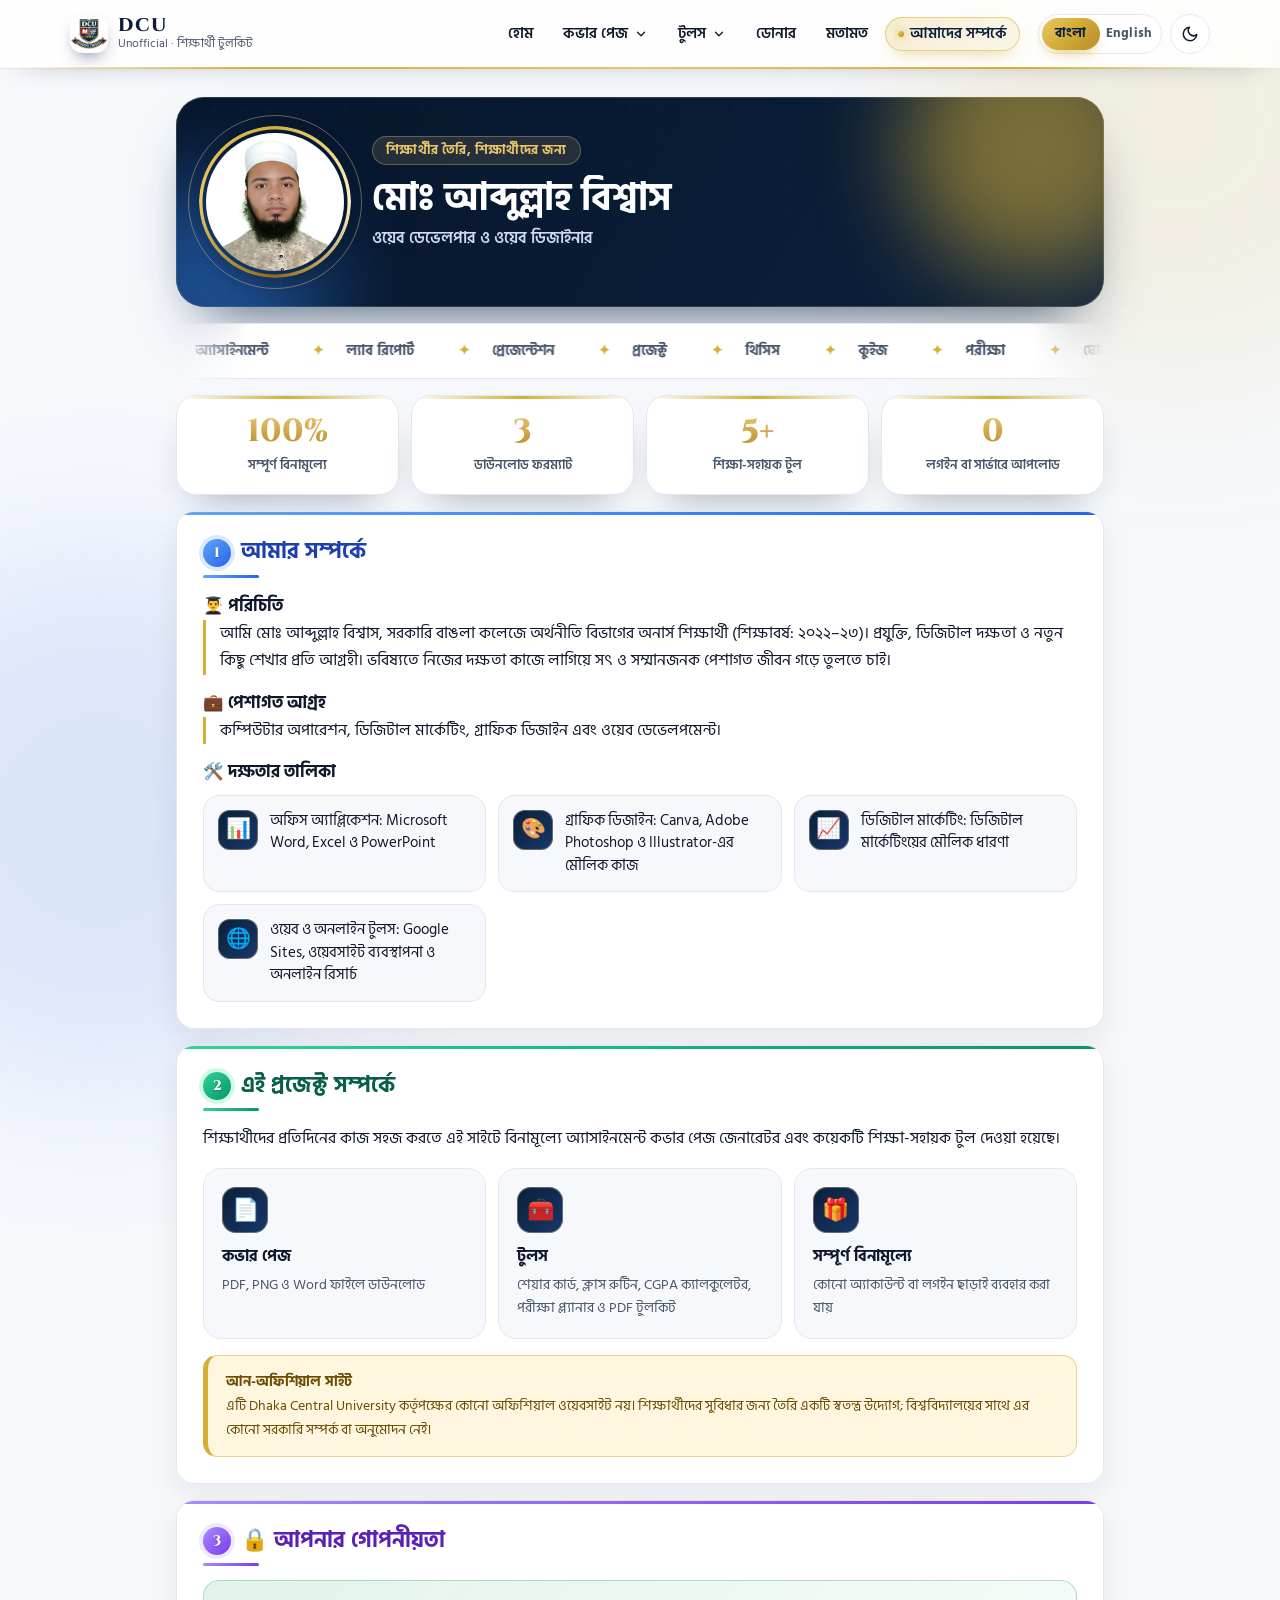
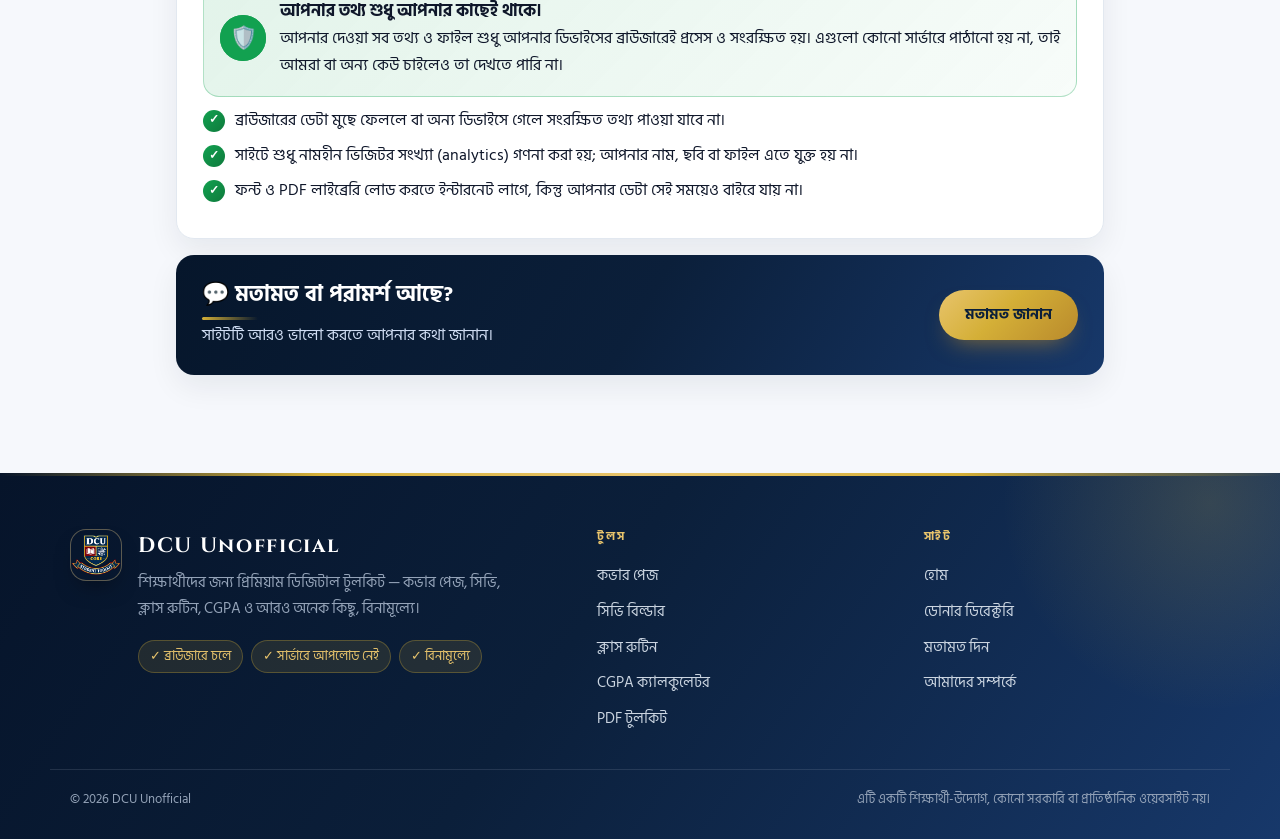
==== commit 972d0198: "Add files via upload" ====
--- a/about.html
+++ b/about.html
@@ -6,7 +6,6 @@
 <meta name="viewport" content="width=device-width,initial-scale=1,viewport-fit=cover">
 <title>DCU Unofficial</title>
 <meta name="theme-color" content="#0a2240">
-<link rel="icon" href="logo.png">
 <link href="https://fonts.googleapis.com/css2?family=Cinzel:wght@700;800&family=Hind+Siliguri:wght@400;500;600;700&display=swap" rel="stylesheet">
 <link rel="stylesheet" href="site.css">
 <style>
@@ -180,6 +179,10 @@
 })();
 
 </script>
+<link rel="icon" type="image/png" sizes="32x32" href="favicon-32.png">
+<link rel="icon" type="image/png" sizes="16x16" href="favicon-16.png">
+<link rel="apple-touch-icon" sizes="180x180" href="apple-touch-icon.png">
+<link rel="manifest" href="manifest.json">
 </head>
 <body data-page="about">
 <div class="sp" id="sp"></div>
